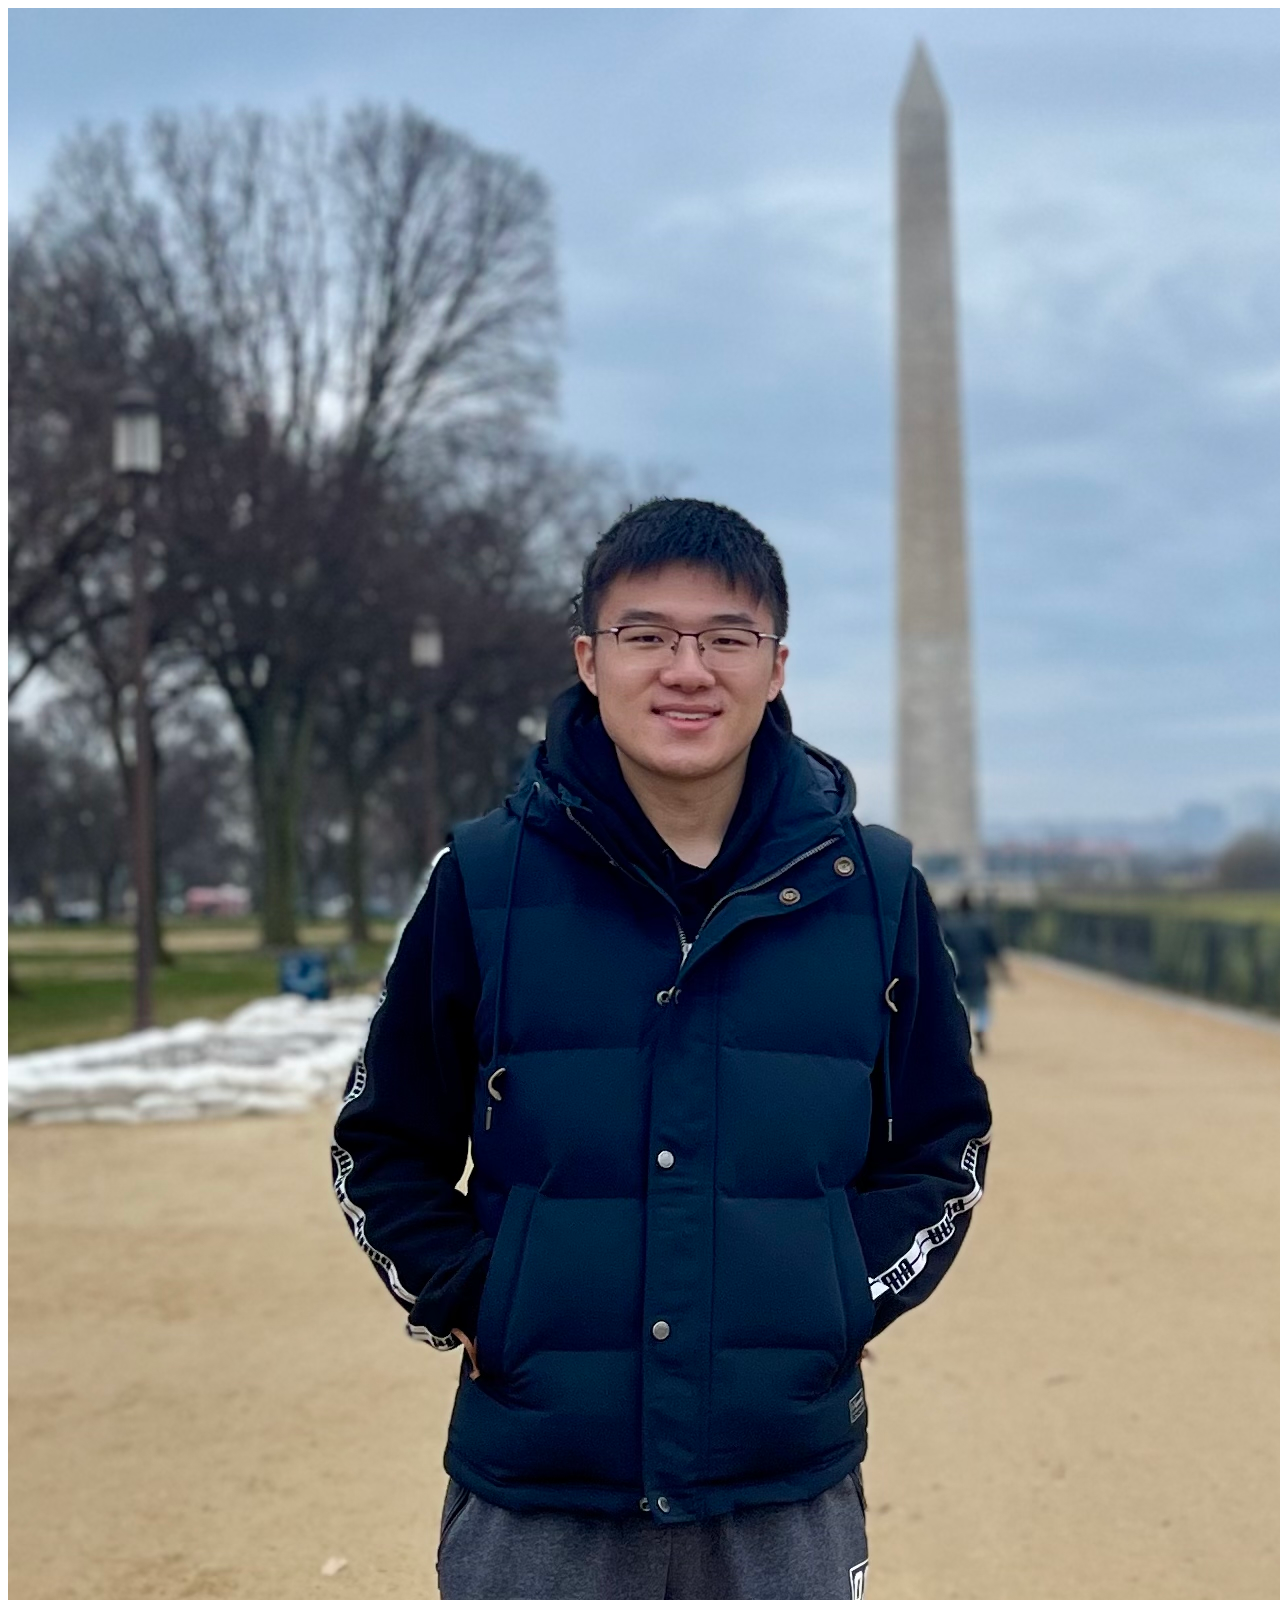
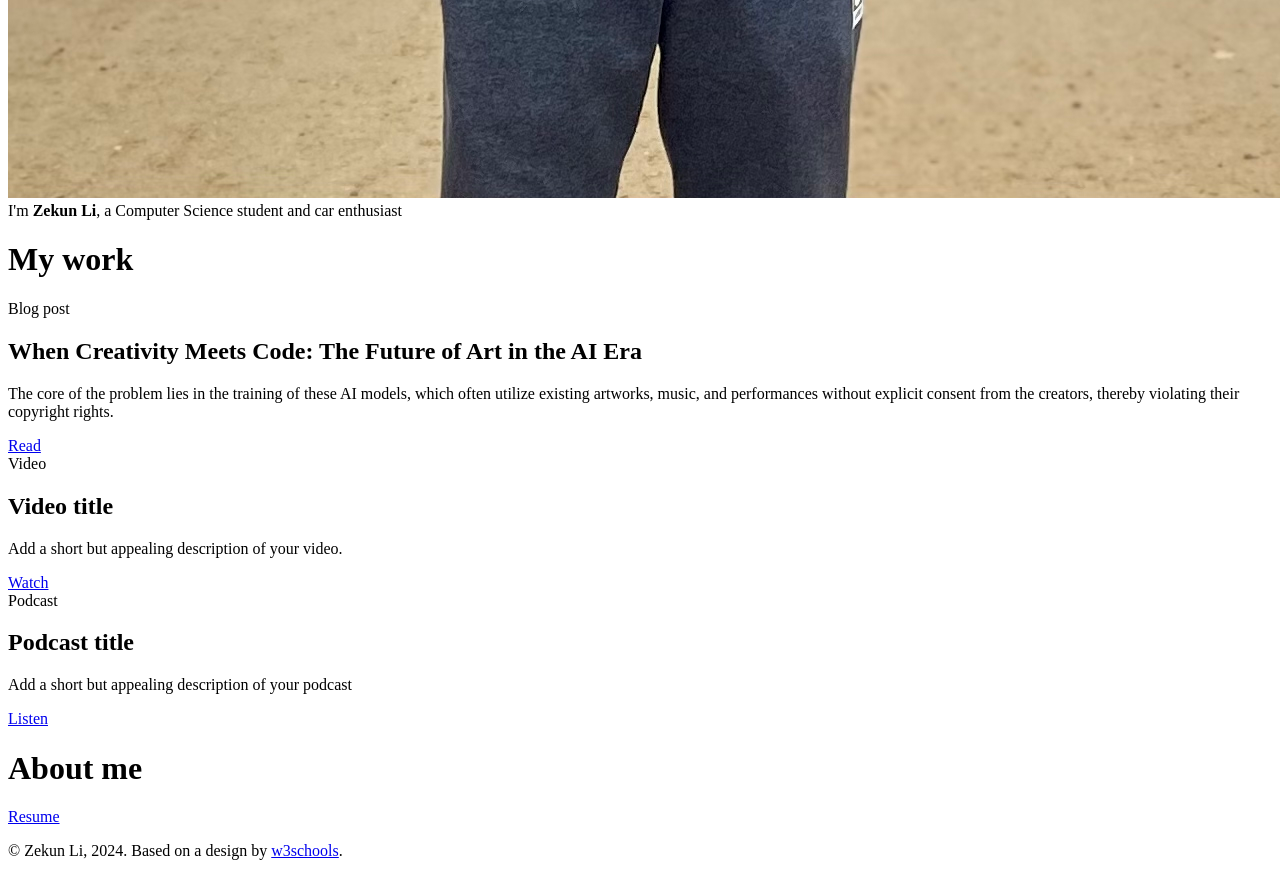
==== index.html @ ae323d94 "Added website template" ====
<!DOCTYPE html>
<!-- This page is adapted from w3schools "How to make a link tree website https://www.w3schools.com/howto/howto_website_create_linktree.asp" -->
<html lang="en">

<head>
  <meta charset="utf-8" />
  <meta name="viewport" content="width=device-width, initial-scale=1" />
  <!-- Add your name below -->
  <title>Zekun Li</title>
  <link rel="stylesheet" href="css/style.css">
</head>

<body class="main-text-color">
  <!-- Content container. Everything except footer goes here -->
  <div class="container">
    <!-- Image and name container. Put your replacement photo—which you should crop to be square—in the images folder, then change the source attribute to images/yourportraitfilename.jpg. This path says, "Look in the images folder for yourportraitfilename.jpg." Be sure to change the alt text, too. -->
    <div class="image-container">
      <img src="images/dc.jpg" alt="Photo by Art Hauntington">
    </div>
    <div class="intro">
      I'm <span class="name"><strong>Zekun Li</strong></span>, a Computer Science student and car enthusiast 
    </div>
    <div class="section-header">
      <h1>My work</h1>
    </div>
    <!-- Replace the # inside of the href="#" with your links. -->
    <div class="links-container">
      <div class="button toggle">Blog post</div>
      <div class="slidedown">
        <div class="description">
          <h2>When Creativity Meets Code: The Future of Art in the AI Era</h2>
          <p>The core of the problem lies in the training of these AI models, 
            which often utilize existing artworks, music, and performances 
            without explicit consent from the creators, thereby violating 
            their copyright rights.</p>
          <a href="https://medium.com/@zekunli_98450/when-creativity-meets-code-the-future-of-art-in-the-ai-era-bf0a7ffdd0d5" class="external-link" target="_blank">Read</a>
        </div>
      </div>

      <div class="button toggle">Video</div>
      <div class="slidedown">
        <div class="description">
          <h2>Video title</h2>
          <p>Add a short but appealing description of your video.</p>
          <a href="#" class="external-link" target="_blank">Watch</a>
        </div>
      </div>

      <div class="button toggle">Podcast</div>
      <div class="slidedown">
        <div class="description">
          <h2>Podcast title</h2>
          <p>Add a short but appealing description of your podcast</p>
          <a href="#" class="external-link" target="_blank">Listen</a>
        </div>
      </div>
    </div>

    <!-- Replace # with PDF from Google Docs, or replace the entire section with whatever you want. Or delete it! Or add another section below it!-->
    <div class="section-header">
      <h1>About me</h1>
    </div>

    <div class="links-container">
      <a href="https://www.linkedin.com/in/zekunli0803/" class="button" target="_blank">Resume</a>
    </div>

  </div>
  <div class="footer">
    <p>© Zekun Li, 2024. Based on a design by <a
        href="https://www.w3schools.com/howto/howto_website_create_linktree.asp" target="_blank">w3schools</a>.
    </p>
  </div>
  <script type="text/javascript" src="js/slider.js"></script>
</body>

</html>
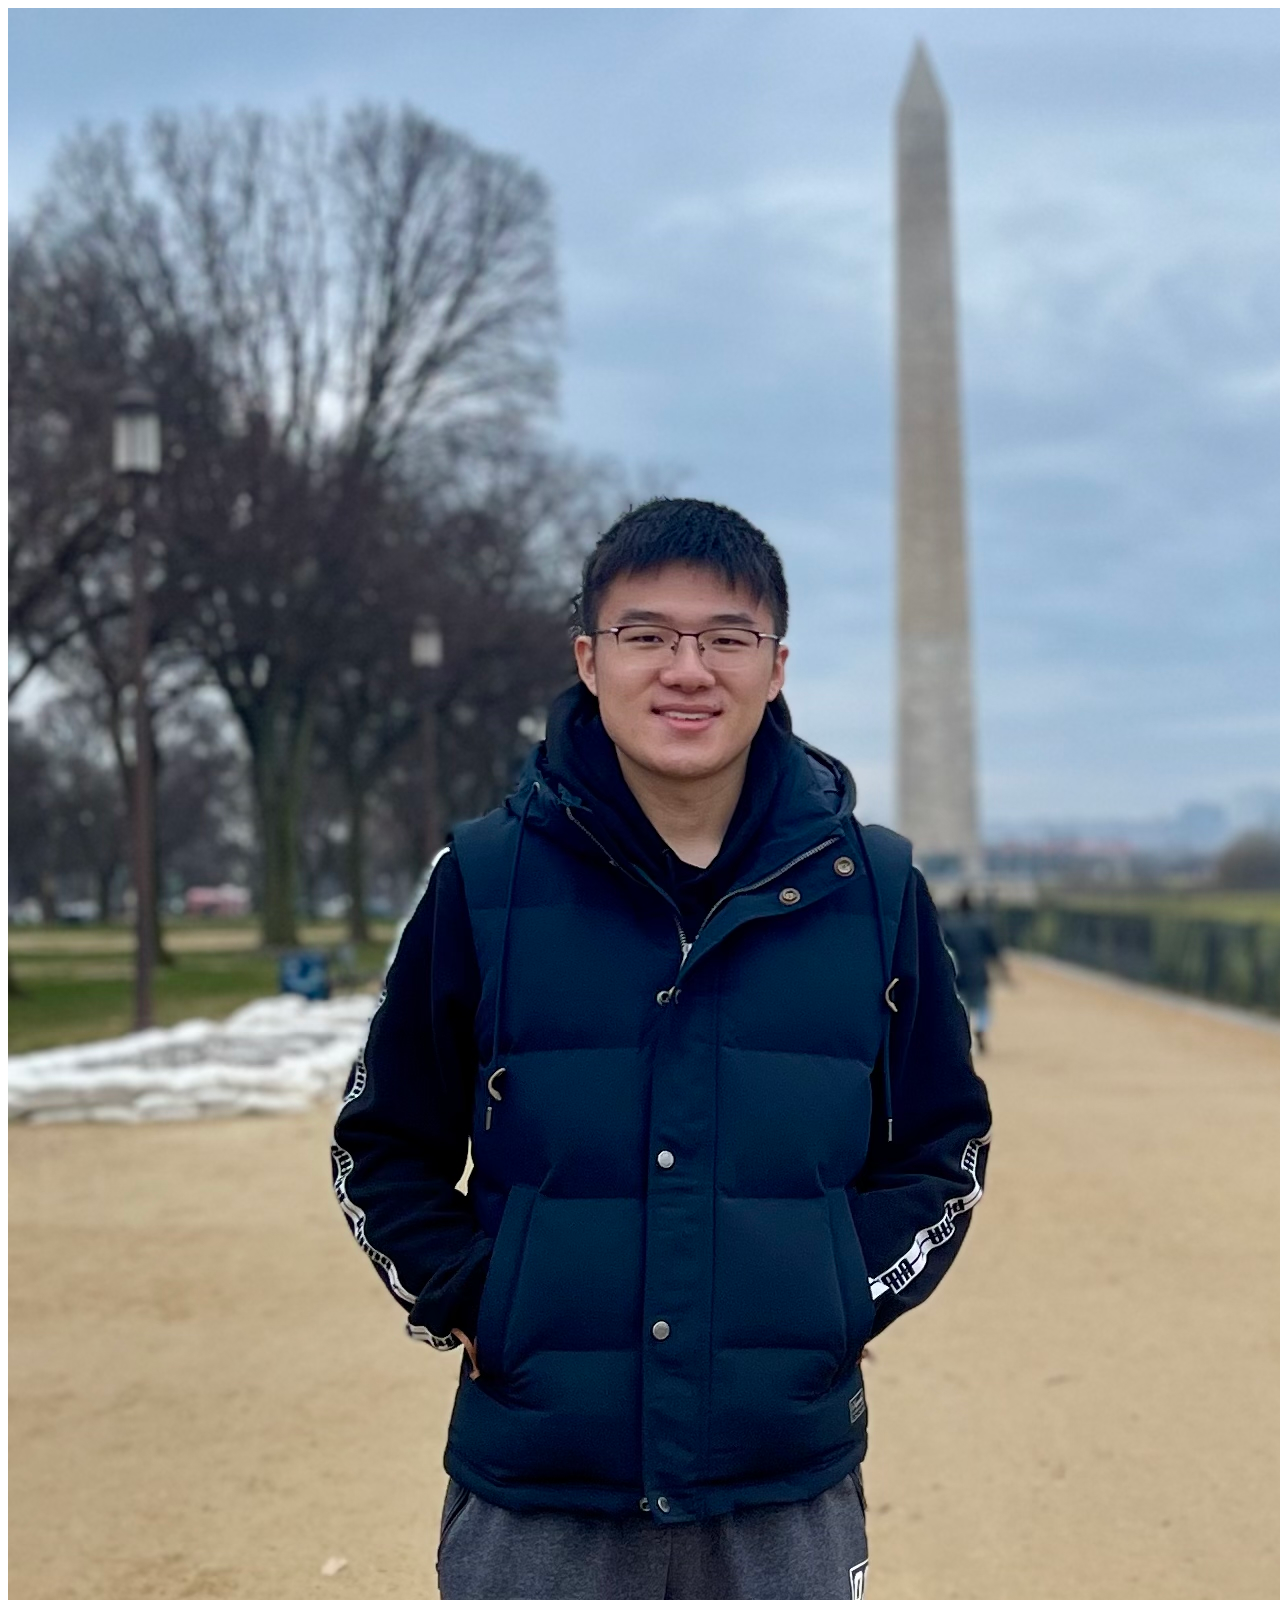
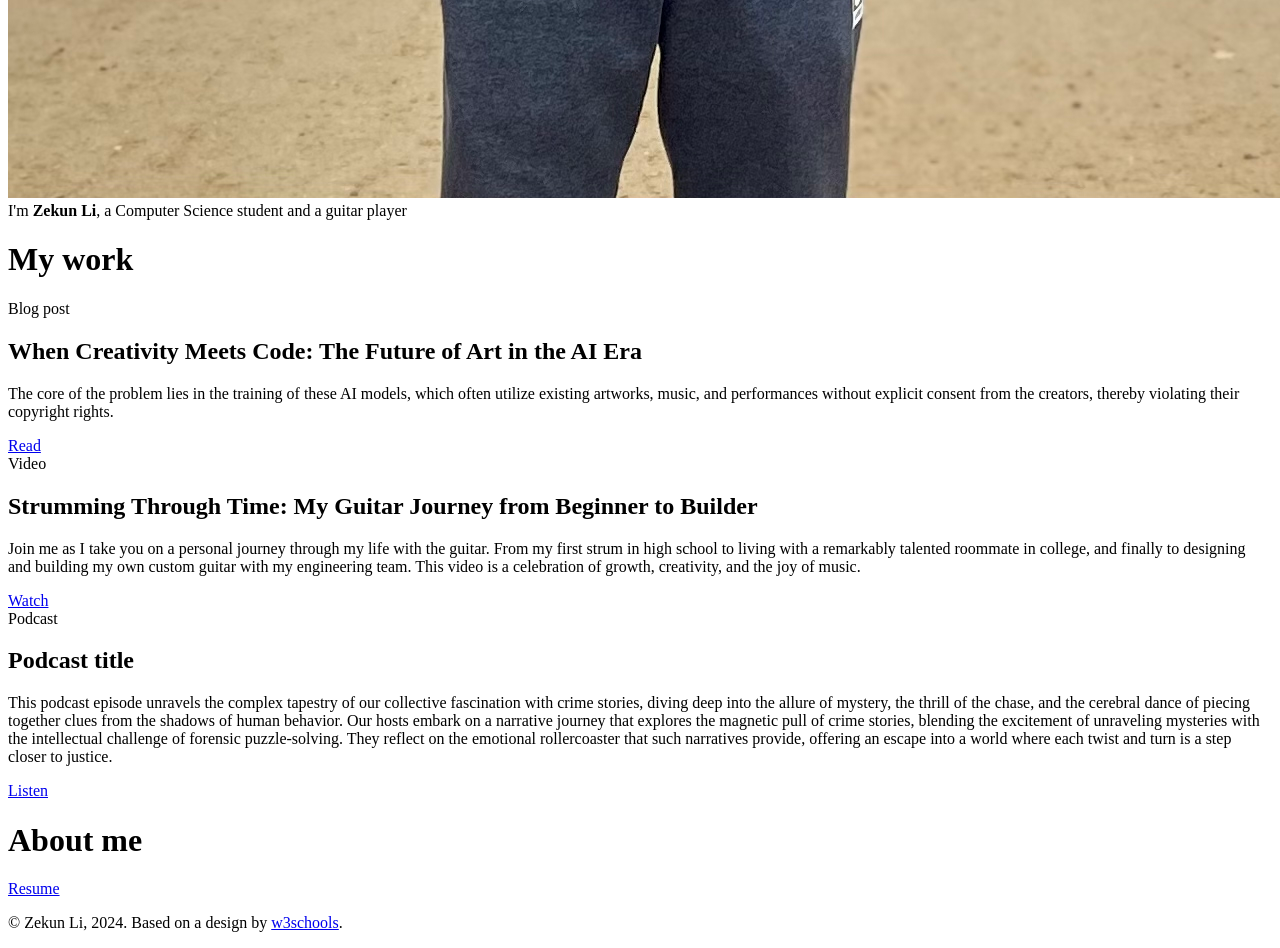
==== commit 6dc91af9: "Add links and descriptions to Podcast and Video" ====
--- a/index.html
+++ b/index.html
@@ -18,7 +18,7 @@
       <img src="images/dc.jpg" alt="Photo by Art Hauntington">
     </div>
     <div class="intro">
-      I'm <span class="name"><strong>Zekun Li</strong></span>, a Computer Science student and car enthusiast 
+      I'm <span class="name"><strong>Zekun Li</strong></span>, a Computer Science student and a guitar player 
     </div>
     <div class="section-header">
       <h1>My work</h1>
@@ -40,9 +40,14 @@
       <div class="button toggle">Video</div>
       <div class="slidedown">
         <div class="description">
-          <h2>Video title</h2>
-          <p>Add a short but appealing description of your video.</p>
-          <a href="#" class="external-link" target="_blank">Watch</a>
+          <h2>Strumming Through Time: My Guitar Journey from Beginner to Builder</h2>
+          <p>Join me as I take you on a personal journey through my life with 
+            the guitar. From my first strum in high school to living with a 
+            remarkably talented roommate in college, and finally to designing 
+            and building my own custom guitar with my engineering team. 
+            This video is a celebration of growth, creativity, and the joy 
+            of music.</p>
+          <a href="https://youtu.be/E3u5QhQ8yj0" class="external-link" target="_blank">Watch</a>
         </div>
       </div>
 
@@ -50,8 +55,18 @@
       <div class="slidedown">
         <div class="description">
           <h2>Podcast title</h2>
-          <p>Add a short but appealing description of your podcast</p>
-          <a href="#" class="external-link" target="_blank">Listen</a>
+          <p>This podcast episode unravels the complex tapestry of our
+            collective fascination with crime stories, diving deep into the
+            allure of mystery, the thrill of the chase, and the cerebral
+            dance of piecing together clues from the shadows of human
+            behavior. Our hosts embark on a narrative journey that
+            explores the magnetic pull of crime stories, blending
+            the excitement of unraveling mysteries with the intellectual
+            challenge of forensic puzzle-solving. They reflect on the
+            emotional rollercoaster that such narratives provide,
+            offering an escape into a world where each twist
+            and turn is a step closer to justice.</p>
+          <a href="https://soundcloud.com/zekun-li-807770959/podcast-of-crimes-shows-by-group-koalas?si=19d6451134fb4f9da0e03d009f1d7647&utm_source=clipboard&utm_medium=text&utm_campaign=social_sharing" class="external-link" target="_blank">Listen</a>
         </div>
       </div>
     </div>
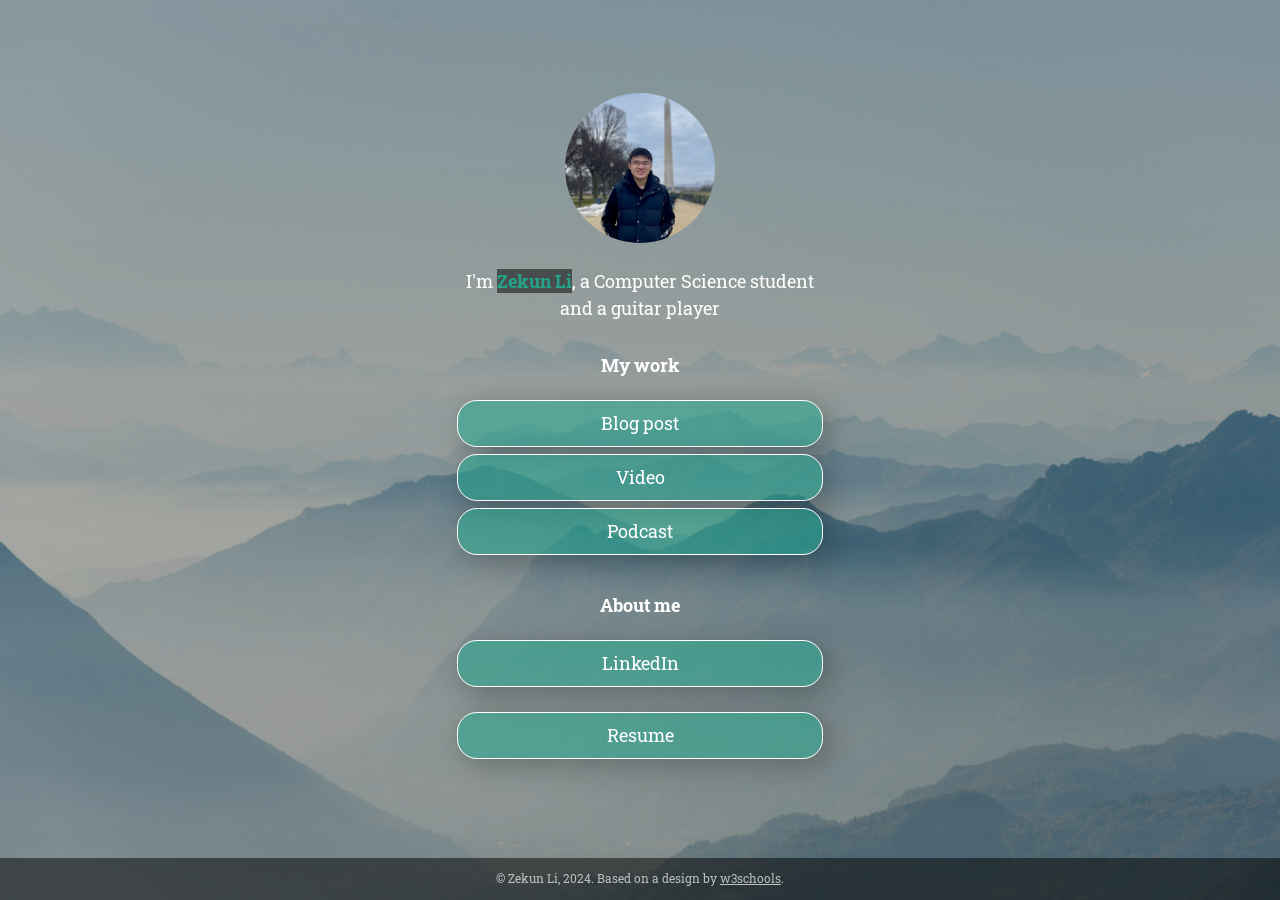
==== commit 0cb33b73: "Changed the text colors and font style" ====
--- a/index.html
+++ b/index.html
@@ -8,6 +8,9 @@
   <!-- Add your name below -->
   <title>Zekun Li</title>
   <link rel="stylesheet" href="css/style.css">
+  <link rel="preconnect" href="https://fonts.googleapis.com">
+  <link rel="preconnect" href="https://fonts.gstatic.com" crossorigin>
+  <link href="https://fonts.googleapis.com/css2?family=Roboto+Slab:wght@100..900&display=swap" rel="stylesheet">
 </head>
 
 <body class="main-text-color">
@@ -15,7 +18,7 @@
   <div class="container">
     <!-- Image and name container. Put your replacement photo—which you should crop to be square—in the images folder, then change the source attribute to images/yourportraitfilename.jpg. This path says, "Look in the images folder for yourportraitfilename.jpg." Be sure to change the alt text, too. -->
     <div class="image-container">
-      <img src="images/dc.jpg" alt="Photo by Art Hauntington">
+      <img src="images/dc.jpg">
     </div>
     <div class="intro">
       I'm <span class="name"><strong>Zekun Li</strong></span>, a Computer Science student and a guitar player 
@@ -54,7 +57,7 @@
       <div class="button toggle">Podcast</div>
       <div class="slidedown">
         <div class="description">
-          <h2>Podcast title</h2>
+          <h2>Podcast of Crimes Shows</h2>
           <p>This podcast episode unravels the complex tapestry of our
             collective fascination with crime stories, diving deep into the
             allure of mystery, the thrill of the chase, and the cerebral
@@ -77,9 +80,12 @@
     </div>
 
     <div class="links-container">
-      <a href="https://www.linkedin.com/in/zekunli0803/" class="button" target="_blank">Resume</a>
+      <a href="https://www.linkedin.com/in/zekunli0803/" class="button" target="_blank">LinkedIn</a>
     </div>
 
+    <div class="links-container">
+      <a href="https://drive.google.com/file/d/1YkTPcUbF1QGgq_q7VR8_k_zla6knYg5-/view?usp=sharing" class="button button-background-color" target="_blank">Resume</a>
+    </div>
   </div>
   <div class="footer">
     <p>© Zekun Li, 2024. Based on a design by <a
--- a/css/style.css
+++ b/css/style.css
@@ -0,0 +1,231 @@
+:root {
+    --primaryText: #fff;
+    --secondaryText: rgb(31, 173, 145, 0.9);
+    --primary: rgba(31, 173, 145, 0.5);
+    --secondary:rgba(31, 173, 145, 0.25); 
+    --buttonHover: rgba(31, 173, 145, 0.25);
+    --smallButtonHover: rgba(255, 255, 255, .15);
+}
+
+html {
+    box-sizing: border-box;
+    /* keeps button boxes within phone screen width */
+    -ms-text-size-adjust: 100%;
+    -webkit-text-size-adjust: 100%;
+    height: 100%;
+}
+
+*,
+*:before,
+*:after {
+    box-sizing: inherit;
+}
+
+body {
+    margin: 0;
+    min-height: 100%;
+    /* The image used for the site background. Try changing skyscape.jpg to stars.jpg. Put a replacement photo in the images folder and, in line 21 below, replace skyscape.jpg with yourbackgroundfilename.jpg */
+    /* The linear gradient darkens the image, like putting a sunglasses lens on top of it. If you want to darken the image even more, change 0.1 (both times) to 0.3 or higher */
+    background: linear-gradient(rgba(0, 0, 0, 0.3), rgba(0, 0, 0, 0.3)), url(../images/background.jpg);
+    /* Prevents the browser from repeating or "tiling" the background image */
+    background-repeat: no-repeat;
+    background-position: center;
+    /* Freezes the image so that even the content scrolls down, the background stays put */
+    background-attachment: fixed;
+    /* Resizes the background image to cover the entire container */
+    background-size: cover;
+    font-family: "Roboto Slab", serif;
+    line-height: 1.5;
+    font-size: 18px;
+    display: flex;
+    flex-direction: column;
+    justify-content: space-around;
+    align-items: center;
+}
+
+h1 {
+    font-size: 1em;
+}
+
+h2 {
+    font-size: 1em;
+    margin-bottom: 0;
+}
+
+img {
+    margin: .5em 1em;
+    /* border: 1px solid #ccc; */
+    border-radius: 50%;
+    height: 150px;
+    max-width: 100%;
+    object-fit: cover;
+    /* Resizes the image to cover the entire container */
+}
+
+.container {
+    text-align: center;
+    width: 100%;    
+    padding: 0;
+    margin-right: auto;
+    margin-left: auto;
+    flex: 1;
+    display: flex;
+    flex-direction: column;
+    justify-content: center;
+}
+
+.image-container {
+    text-align: center;
+    width: 100%;
+}
+
+.main-text-color {
+    color: var(--primaryText);
+}
+
+.name {
+    color: var(--secondaryText);
+}
+
+.name strong {
+    background-color: rgba(0, 0, 0, 0.50);
+}
+
+.section-header {
+    padding-top: .5em;
+}
+
+.button,
+.intro,
+.links-container,
+.slidedown,
+.external-link {
+    width: 100%;
+    min-width: 50%;
+    padding: .5em 1em;
+    text-decoration: none;
+    color: inherit;
+    text-align: center;
+}
+
+.button, .external-link {
+    border: 1px solid var(--primaryText);
+    border-radius: 20px;
+    box-shadow: 7px 6px 28px 1px rgba(0, 0, 0, 0.24);
+    overflow: hidden;
+    white-space: nowrap;
+    display: inline-block;
+    background-color: var(--primary);
+    cursor: pointer;
+    transition: 0.2s all;
+}
+
+.button:not(.highlight) {
+    background-color: var(--primary);
+}
+
+@media (hover: hover) {
+    .button:hover { background-color: var(--buttonHover); }
+}
+
+.button.highlight {
+    background-color: var(--secondary);
+}
+
+.button:active, .external-link:active { 
+    transform: scale(0.98); 
+    /* Scaling button to 0.98 to its original size */ 
+    box-shadow: 3px 2px 22px 1px rgba(0, 0, 0, 0.24); 
+    /* Lowering the shadow */ 
+} 
+
+.intro {
+    margin: 0 auto;
+}
+
+.section {
+    margin-top: 1em;
+}
+
+.slidedown {
+    margin: 0 auto;
+    padding: 0;
+    -webkit-transition: height .4s ease;
+    -o-transition: height .4s ease;
+    transition: height .4s ease;
+    overflow: hidden;
+    height: 0;
+}
+
+.external-link {
+    border: 1px solid var(--primaryText);
+    border-radius: 20px;
+    background-color: transparent;
+    display: flex;
+    align-items: center;
+    justify-content: center;
+    padding: 0;
+    margin: .5em auto 1.5em auto;
+    text-decoration: none;
+    color: inherit;
+    height: 2em;
+    width: 6em;
+}
+
+.external-link:hover {
+    background-color: var(--smallButtonHover)
+}
+
+.description {
+    display: flex;
+    text-align: left;
+    flex-direction: column;
+    padding: 0 .6em;
+}
+
+.description > p {
+    margin: .5em 0;
+}
+
+.footer {
+  font-size: .66em;
+  background-color: rgba(0, 0, 0, .5);
+  color: rgba(225, 225, 225, .8);
+  text-decoration: none;
+  width: 100%;
+  min-height: 3em;
+  display: flex;
+  align-items: center;
+  justify-content: center;
+  position: relative;
+}
+
+.footer a {
+    color: inherit;
+}
+
+/* Media queries allow you to change style properties according to the screen width. In this case, if the screen is AT LEAST 540 pixels wide (bigger than a standard phone), the .container resizes to 540 pixels and the buttons and intro resize to 85% of the container width */
+@media (min-width: 540px) {
+    .container {
+        max-width: 540px;
+    }
+    
+    .button,
+    .intro,
+    .slidedown {
+        width: 85%;
+    }
+}
+
+/* If the screen is AT LEAST 768 pixels wide (standard tablet or larger), the .container resizes to 750 pixels and the buttons and intro resize to 40% of the container width */
+@media (min-width: 768px) {
+    .container {
+        max-width: 768px;
+    }
+    
+    .button,
+    .intro,
+    .slidedown {
+        width: 40%;
+    }
+}
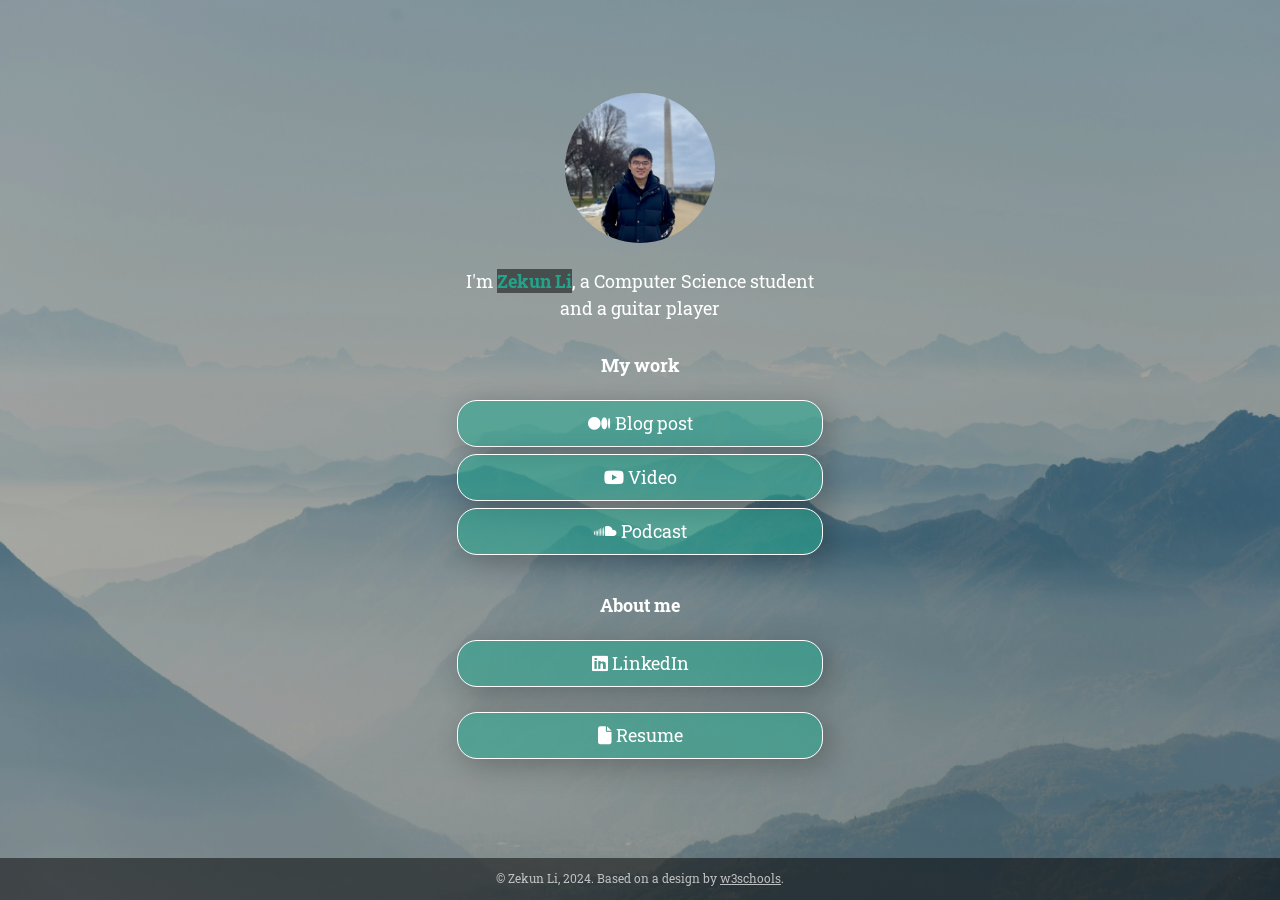
==== commit 25c1de4c: "Added icons, favicon, and embeds to my website" ====
--- a/index.html
+++ b/index.html
@@ -8,6 +8,13 @@
   <!-- Add your name below -->
   <title>Zekun Li</title>
   <link rel="stylesheet" href="css/style.css">
+  <link rel="stylesheet" href="https://cdnjs.cloudflare.com/ajax/libs/font-awesome/6.5.2/css/all.min.css"
+    integrity="sha512-SnH5WK+bZxgPHs44uWIX+LLJAJ9/2PkPKZ5QiAj6Ta86w+fsb2TkcmfRyVX3pBnMFcV7oQPJkl9QevSCWr3W6A=="
+    crossorigin="anonymous" referrerpolicy="no-referrer" />
+  <link rel="apple-touch-icon" sizes="180x180" href="favicon/apple-touch-icon.png">
+  <link rel="icon" type="image/png" sizes="32x32" href="favicon/favicon-32x32.png">
+  <link rel="icon" type="image/png" sizes="16x16" href="favicon/favicon-16x16.png">
+  <link rel="manifest" href="/site.webmanifest">  
   <link rel="preconnect" href="https://fonts.googleapis.com">
   <link rel="preconnect" href="https://fonts.gstatic.com" crossorigin>
   <link href="https://fonts.googleapis.com/css2?family=Roboto+Slab:wght@100..900&display=swap" rel="stylesheet">
@@ -28,7 +35,7 @@
     </div>
     <!-- Replace the # inside of the href="#" with your links. -->
     <div class="links-container">
-      <div class="button toggle">Blog post</div>
+      <div class="button toggle"><i class="fa-brands fa-medium"></i> Blog post</div>
       <div class="slidedown">
         <div class="description">
           <h2>When Creativity Meets Code: The Future of Art in the AI Era</h2>
@@ -40,7 +47,7 @@
         </div>
       </div>
 
-      <div class="button toggle">Video</div>
+      <div class="button toggle"><i class="fa-brands fa-youtube"></i> Video</div>
       <div class="slidedown">
         <div class="description">
           <h2>Strumming Through Time: My Guitar Journey from Beginner to Builder</h2>
@@ -52,9 +59,35 @@
             of music.</p>
           <a href="https://youtu.be/E3u5QhQ8yj0" class="external-link" target="_blank">Watch</a>
         </div>
+        <style>
+          .embed-container {
+            position: relative;
+            padding-bottom: 56.25%;
+            height: 0;
+            overflow: hidden;
+            max-width: 100%;
+          }
+        
+          .embed-container iframe,
+          .embed-container object,
+          .embed-container embed {
+            position: absolute;
+            top: 0;
+            left: 0;
+            width: 100%;
+            height: 100%;
+          }
+        </style>
+        <div class="embed-container"><iframe src="https://www.youtube.com/embed/E3u5QhQ8yj0?si=tUSidOLgs3MVubHQ"
+          title="YouTube video player"
+          frameborder="0"
+          allow="accelerometer; autoplay; clipboard-write; encrypted-media; gyroscope; picture-in-picture; web-share"
+          referrerpolicy="strict-origin-when-cross-origin"
+          allowfullscreen></iframe>
+        </div>
       </div>
 
-      <div class="button toggle">Podcast</div>
+      <div class="button toggle"><i class="fa-brands fa-soundcloud"></i> Podcast</div>
       <div class="slidedown">
         <div class="description">
           <h2>Podcast of Crimes Shows</h2>
@@ -71,6 +104,7 @@
             and turn is a step closer to justice.</p>
           <a href="https://soundcloud.com/zekun-li-807770959/podcast-of-crimes-shows-by-group-koalas?si=19d6451134fb4f9da0e03d009f1d7647&utm_source=clipboard&utm_medium=text&utm_campaign=social_sharing" class="external-link" target="_blank">Listen</a>
         </div>
+        <iframe width="100%" height="300" scrolling="no" frameborder="no" allow="autoplay" src="https://w.soundcloud.com/player/?url=https%3A//api.soundcloud.com/tracks/1790371720&color=%23ff5500&auto_play=false&hide_related=false&show_comments=true&show_user=true&show_reposts=false&show_teaser=true&visual=true"></iframe><div style="font-size: 10px; color: #cccccc;line-break: anywhere;word-break: normal;overflow: hidden;white-space: nowrap;text-overflow: ellipsis; font-family: Interstate,Lucida Grande,Lucida Sans Unicode,Lucida Sans,Garuda,Verdana,Tahoma,sans-serif;font-weight: 100;"><a href="https://soundcloud.com/zekun-li-807770959" title="Zekun Li" target="_blank" style="color: #cccccc; text-decoration: none;">Zekun Li</a> · <a href="https://soundcloud.com/zekun-li-807770959/podcast-of-crimes-shows-by-group-koalas" title="Podcast of Crimes Shows by Group Koalas" target="_blank" style="color: #cccccc; text-decoration: none;">Podcast of Crimes Shows by Group Koalas</a></div>
       </div>
     </div>
 
@@ -80,11 +114,11 @@
     </div>
 
     <div class="links-container">
-      <a href="https://www.linkedin.com/in/zekunli0803/" class="button" target="_blank">LinkedIn</a>
+      <a href="https://www.linkedin.com/in/zekunli0803/" class="button" target="_blank"><i class="fa-brands fa-linkedin"></i> LinkedIn</a>
     </div>
 
     <div class="links-container">
-      <a href="https://drive.google.com/file/d/1YkTPcUbF1QGgq_q7VR8_k_zla6knYg5-/view?usp=sharing" class="button button-background-color" target="_blank">Resume</a>
+      <a href="https://drive.google.com/file/d/1YkTPcUbF1QGgq_q7VR8_k_zla6knYg5-/view?usp=sharing" class="button button-background-color" target="_blank"><i class="fa-solid fa-file"></i> Resume</a>
     </div>
   </div>
   <div class="footer">
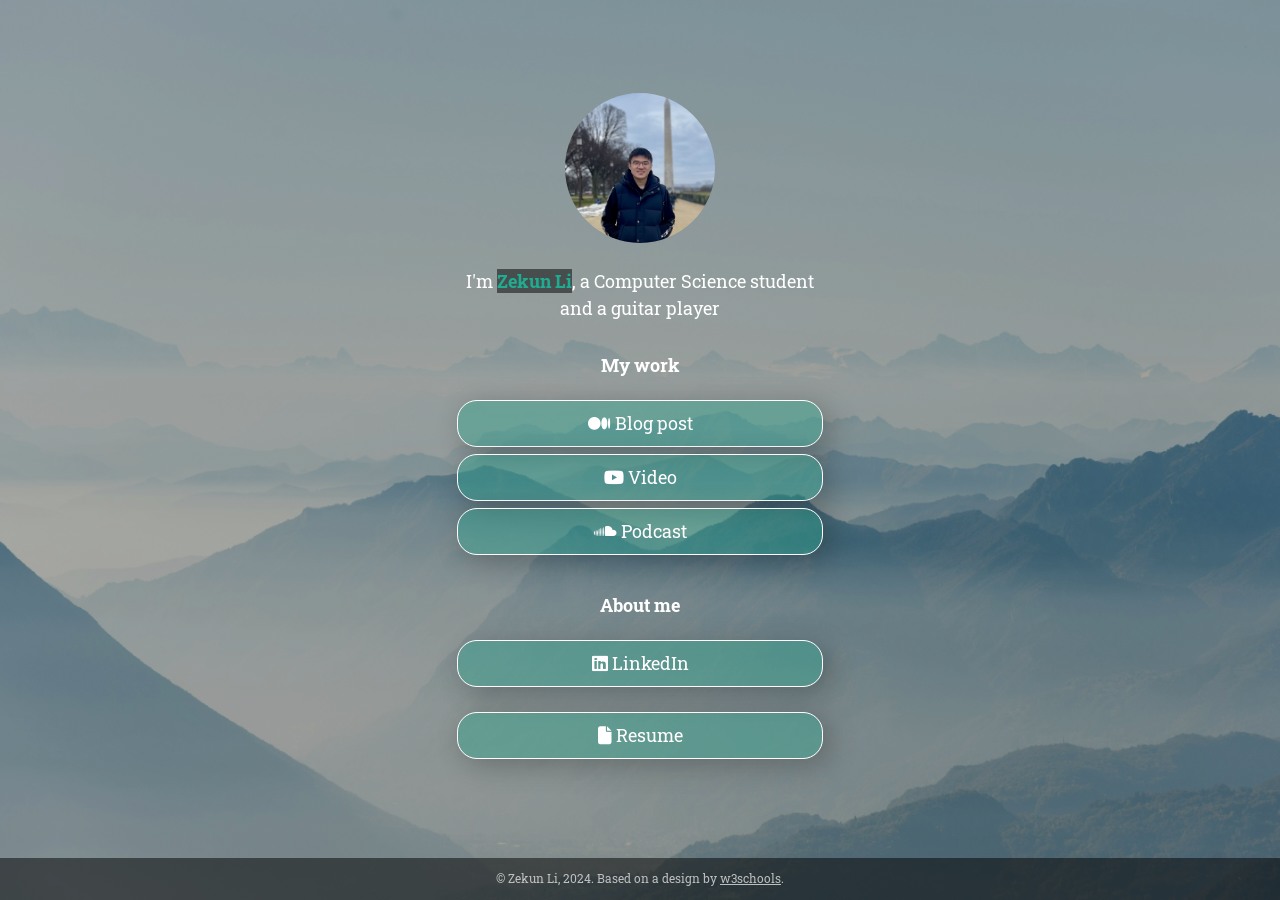
==== commit ed4917e7: "Changed text colors and shorten descriptions for video and podcast" ====
--- a/index.html
+++ b/index.html
@@ -51,12 +51,10 @@
       <div class="slidedown">
         <div class="description">
           <h2>Strumming Through Time: My Guitar Journey from Beginner to Builder</h2>
-          <p>Join me as I take you on a personal journey through my life with 
-            the guitar. From my first strum in high school to living with a 
+          <p>From my first strum in high school to living with a 
             remarkably talented roommate in college, and finally to designing 
             and building my own custom guitar with my engineering team. 
-            This video is a celebration of growth, creativity, and the joy 
-            of music.</p>
+          </p>
           <a href="https://youtu.be/E3u5QhQ8yj0" class="external-link" target="_blank">Watch</a>
         </div>
         <style>
@@ -95,13 +93,7 @@
             collective fascination with crime stories, diving deep into the
             allure of mystery, the thrill of the chase, and the cerebral
             dance of piecing together clues from the shadows of human
-            behavior. Our hosts embark on a narrative journey that
-            explores the magnetic pull of crime stories, blending
-            the excitement of unraveling mysteries with the intellectual
-            challenge of forensic puzzle-solving. They reflect on the
-            emotional rollercoaster that such narratives provide,
-            offering an escape into a world where each twist
-            and turn is a step closer to justice.</p>
+            behavior.</p>
           <a href="https://soundcloud.com/zekun-li-807770959/podcast-of-crimes-shows-by-group-koalas?si=19d6451134fb4f9da0e03d009f1d7647&utm_source=clipboard&utm_medium=text&utm_campaign=social_sharing" class="external-link" target="_blank">Listen</a>
         </div>
         <iframe width="100%" height="300" scrolling="no" frameborder="no" allow="autoplay" src="https://w.soundcloud.com/player/?url=https%3A//api.soundcloud.com/tracks/1790371720&color=%23ff5500&auto_play=false&hide_related=false&show_comments=true&show_user=true&show_reposts=false&show_teaser=true&visual=true"></iframe><div style="font-size: 10px; color: #cccccc;line-break: anywhere;word-break: normal;overflow: hidden;white-space: nowrap;text-overflow: ellipsis; font-family: Interstate,Lucida Grande,Lucida Sans Unicode,Lucida Sans,Garuda,Verdana,Tahoma,sans-serif;font-weight: 100;"><a href="https://soundcloud.com/zekun-li-807770959" title="Zekun Li" target="_blank" style="color: #cccccc; text-decoration: none;">Zekun Li</a> · <a href="https://soundcloud.com/zekun-li-807770959/podcast-of-crimes-shows-by-group-koalas" title="Podcast of Crimes Shows by Group Koalas" target="_blank" style="color: #cccccc; text-decoration: none;">Podcast of Crimes Shows by Group Koalas</a></div>
--- a/css/style.css
+++ b/css/style.css
@@ -1,9 +1,9 @@
 :root {
     --primaryText: #fff;
-    --secondaryText: rgb(31, 173, 145, 0.9);
-    --primary: rgba(31, 173, 145, 0.5);
-    --secondary:rgba(31, 173, 145, 0.25); 
-    --buttonHover: rgba(31, 173, 145, 0.25);
+    --secondaryText: rgba(31, 173, 145, 1);
+    --primary: rgba(31, 173, 145, 0.35);
+    --secondary:rgba(31, 173, 145, 0.75); 
+    --buttonHover: rgba(31, 173, 145, 0.75);
     --smallButtonHover: rgba(255, 255, 255, .15);
 }
 
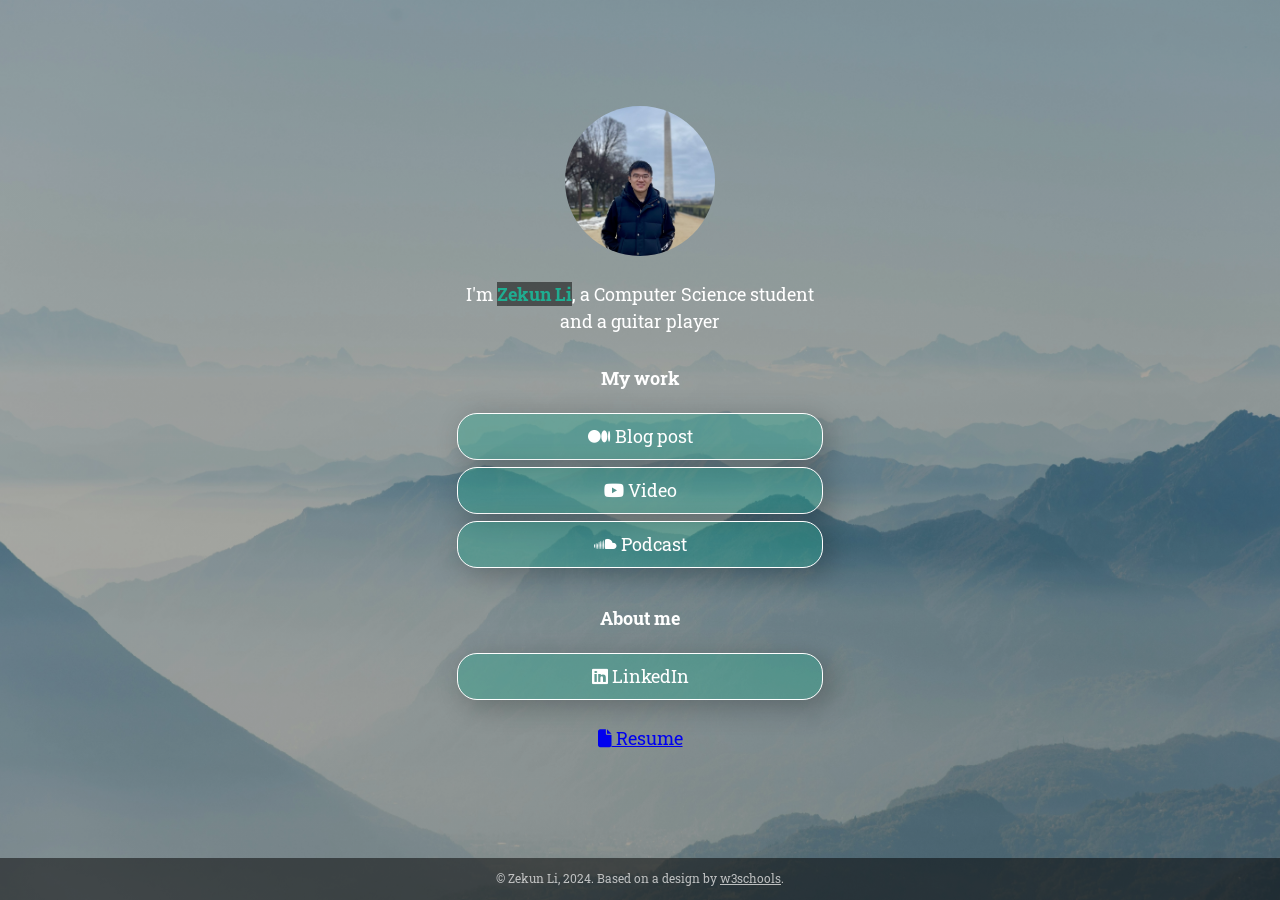
==== commit 24fc3b89: "Update resume link to Google Docs" ====
--- a/index.html
+++ b/index.html
@@ -110,7 +110,7 @@
     </div>
 
     <div class="links-container">
-      <a href="https://drive.google.com/file/d/1YkTPcUbF1QGgq_q7VR8_k_zla6knYg5-/view?usp=sharing" class="button button-background-color" target="_blank"><i class="fa-solid fa-file"></i> Resume</a>
+      <a href="https://docs.google.com/document/d/1NyIPzTP0iVVEF5KsNbhf_6n22ICDuW8JB3ajQ-rszz8/edit?usp=sharing" target="_blank"><i class="fa-solid fa-file"></i> Resume</a>
     </div>
   </div>
   <div class="footer">
@@ -121,4 +121,4 @@
   <script type="text/javascript" src="js/slider.js"></script>
 </body>
 
-</html>+</html>
--- a/css/style.css
+++ b/css/style.css
@@ -2,8 +2,8 @@
     --primaryText: #fff;
     --secondaryText: rgba(31, 173, 145, 1);
     --primary: rgba(31, 173, 145, 0.35);
-    --secondary:rgba(31, 173, 145, 0.75); 
-    --buttonHover: rgba(31, 173, 145, 0.75);
+    --secondary:rgba(31, 130, 173, 0.75); 
+    --buttonHover: rgba(31, 130, 173, 0.75);
     --smallButtonHover: rgba(255, 255, 255, .15);
 }
 
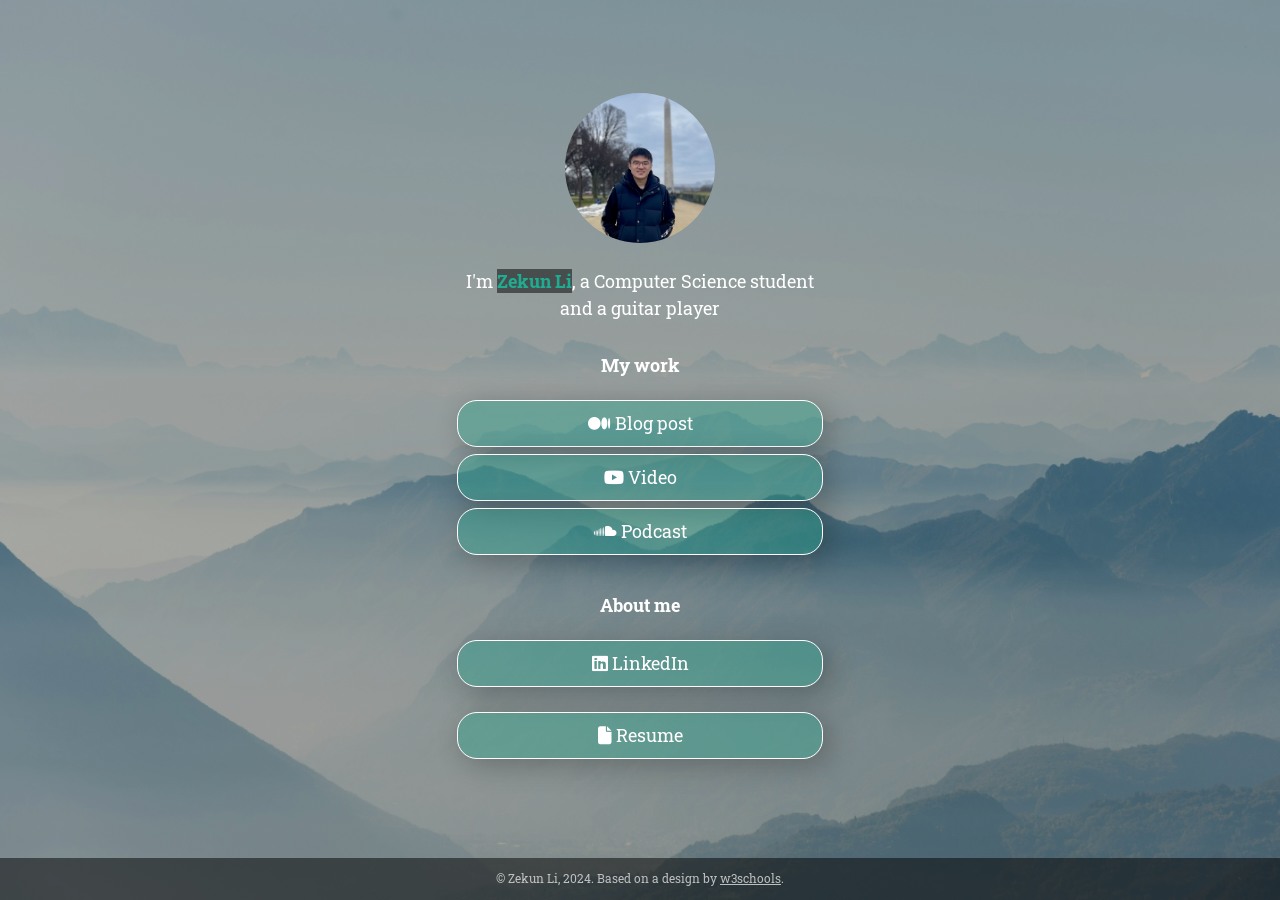
==== commit f82f97ae: "Update Resume link to use button styling" ====
--- a/index.html
+++ b/index.html
@@ -110,7 +110,7 @@
     </div>
 
     <div class="links-container">
-      <a href="https://docs.google.com/document/d/1NyIPzTP0iVVEF5KsNbhf_6n22ICDuW8JB3ajQ-rszz8/edit?usp=sharing" target="_blank"><i class="fa-solid fa-file"></i> Resume</a>
+      <a href="https://docs.google.com/document/d/1NyIPzTP0iVVEF5KsNbhf_6n22ICDuW8JB3ajQ-rszz8/edit?usp=sharing" class="button button-background-color" target="_blank"><i class="fa-solid fa-file"></i> Resume</a>
     </div>
   </div>
   <div class="footer">
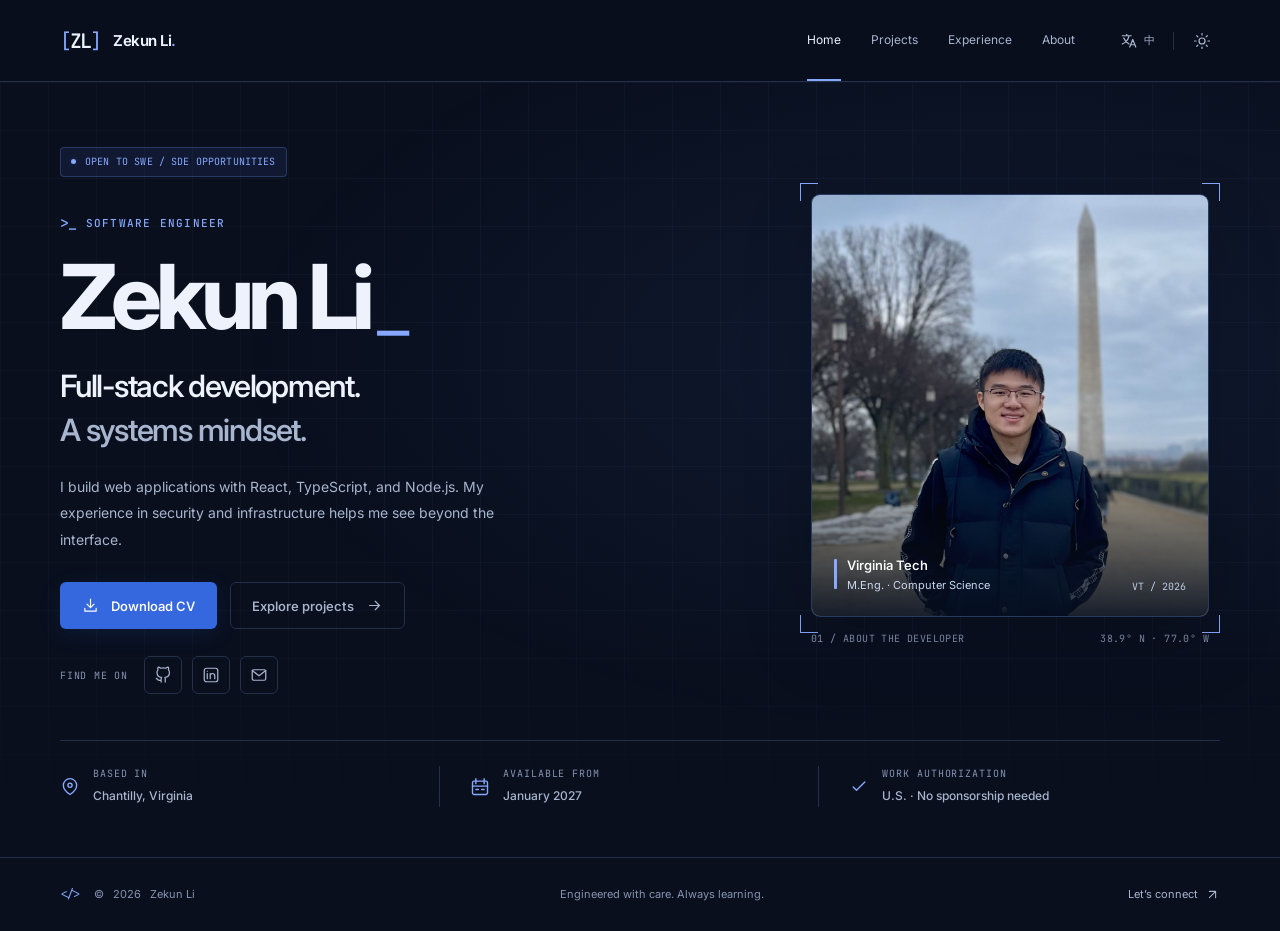
==== commit 28544fca: "Update: the personal website syncs with current resume" ====
--- a/index.html
+++ b/index.html
@@ -1,124 +1,68 @@
 <!DOCTYPE html>
-<!-- This page is adapted from w3schools "How to make a link tree website https://www.w3schools.com/howto/howto_website_create_linktree.asp" -->
-<html lang="en">
-
+<html lang="en" data-theme="dark" data-title-en="Zekun Li — Software Engineer" data-title-zh="李泽坤 — 软件工程师">
 <head>
-  <meta charset="utf-8" />
-  <meta name="viewport" content="width=device-width, initial-scale=1" />
-  <!-- Add your name below -->
-  <title>Zekun Li</title>
-  <link rel="stylesheet" href="css/style.css">
-  <link rel="stylesheet" href="https://cdnjs.cloudflare.com/ajax/libs/font-awesome/6.5.2/css/all.min.css"
-    integrity="sha512-SnH5WK+bZxgPHs44uWIX+LLJAJ9/2PkPKZ5QiAj6Ta86w+fsb2TkcmfRyVX3pBnMFcV7oQPJkl9QevSCWr3W6A=="
-    crossorigin="anonymous" referrerpolicy="no-referrer" />
-  <link rel="apple-touch-icon" sizes="180x180" href="favicon/apple-touch-icon.png">
-  <link rel="icon" type="image/png" sizes="32x32" href="favicon/favicon-32x32.png">
-  <link rel="icon" type="image/png" sizes="16x16" href="favicon/favicon-16x16.png">
-  <link rel="manifest" href="/site.webmanifest">  
+  <meta charset="utf-8">
+  <meta name="viewport" content="width=device-width, initial-scale=1">
+  <script src="js/preferences.js"></script>
+  <title>Zekun Li — Software Engineer</title>
+  <meta name="description" content="Zekun Li, software engineer and Virginia Tech M.Eng. student. React, TypeScript, Node.js. Open to SWE / SDE roles starting January 2027." data-content-en="Zekun Li, software engineer and Virginia Tech M.Eng. student. React, TypeScript, Node.js. Open to SWE / SDE roles starting January 2027." data-content-zh="李泽坤，软件工程师、弗吉尼亚理工大学工程硕士在读。专注 React、TypeScript 与 Node.js，寻找 2027 年 1 月入职的 SWE / SDE 岗位。">
+  <meta name="theme-color" content="#090f1d">
+  <link rel="canonical" href="https://friedtofuwu.github.io/">
+  <meta property="og:type" content="website">
+  <meta property="og:title" content="Zekun Li — Software Engineer" data-content-en="Zekun Li — Software Engineer" data-content-zh="李泽坤 — 软件工程师">
+  <meta property="og:description" content="Zekun Li, software engineer and Virginia Tech M.Eng. student. React, TypeScript, Node.js. Open to SWE / SDE roles starting January 2027." data-content-en="Zekun Li, software engineer and Virginia Tech M.Eng. student. React, TypeScript, Node.js. Open to SWE / SDE roles starting January 2027." data-content-zh="李泽坤，软件工程师、弗吉尼亚理工大学工程硕士在读。专注 React、TypeScript 与 Node.js，寻找 2027 年 1 月入职的 SWE / SDE 岗位。">
+  <meta property="og:url" content="https://friedtofuwu.github.io/">
+  <meta property="og:image" content="https://friedtofuwu.github.io/images/social-preview.png">
+  <meta name="twitter:card" content="summary_large_image">
+  <meta name="color-scheme" content="dark light">
+  <link rel="icon" type="image/svg+xml" href="favicon/mark.svg">
+  <link rel="apple-touch-icon" href="favicon/apple-touch-icon.png">
   <link rel="preconnect" href="https://fonts.googleapis.com">
   <link rel="preconnect" href="https://fonts.gstatic.com" crossorigin>
-  <link href="https://fonts.googleapis.com/css2?family=Roboto+Slab:wght@100..900&display=swap" rel="stylesheet">
+  <link href="https://fonts.googleapis.com/css2?family=Inter:wght@400;450;500;550;600;650;700;750;800&amp;family=JetBrains+Mono:wght@400;500;600&amp;display=swap" rel="stylesheet">
+  <link rel="stylesheet" href="css/style.css">
+  <script src="js/main.js" defer></script>
 </head>
-
-<body class="main-text-color">
-  <!-- Content container. Everything except footer goes here -->
-  <div class="container">
-    <!-- Image and name container. Put your replacement photo—which you should crop to be square—in the images folder, then change the source attribute to images/yourportraitfilename.jpg. This path says, "Look in the images folder for yourportraitfilename.jpg." Be sure to change the alt text, too. -->
-    <div class="image-container">
-      <img src="images/dc.jpg">
-    </div>
-    <div class="intro">
-      I'm <span class="name"><strong>Zekun Li</strong></span>, a Computer Science student and a guitar player 
-    </div>
-    <div class="section-header">
-      <h1>My work</h1>
-    </div>
-    <!-- Replace the # inside of the href="#" with your links. -->
-    <div class="links-container">
-      <div class="button toggle"><i class="fa-brands fa-medium"></i> Blog post</div>
-      <div class="slidedown">
-        <div class="description">
-          <h2>When Creativity Meets Code: The Future of Art in the AI Era</h2>
-          <p>The core of the problem lies in the training of these AI models, 
-            which often utilize existing artworks, music, and performances 
-            without explicit consent from the creators, thereby violating 
-            their copyright rights.</p>
-          <a href="https://medium.com/@zekunli_98450/when-creativity-meets-code-the-future-of-art-in-the-ai-era-bf0a7ffdd0d5" class="external-link" target="_blank">Read</a>
-        </div>
-      </div>
-
-      <div class="button toggle"><i class="fa-brands fa-youtube"></i> Video</div>
-      <div class="slidedown">
-        <div class="description">
-          <h2>Strumming Through Time: My Guitar Journey from Beginner to Builder</h2>
-          <p>From my first strum in high school to living with a 
-            remarkably talented roommate in college, and finally to designing 
-            and building my own custom guitar with my engineering team. 
-          </p>
-          <a href="https://youtu.be/E3u5QhQ8yj0" class="external-link" target="_blank">Watch</a>
-        </div>
-        <style>
-          .embed-container {
-            position: relative;
-            padding-bottom: 56.25%;
-            height: 0;
-            overflow: hidden;
-            max-width: 100%;
-          }
-        
-          .embed-container iframe,
-          .embed-container object,
-          .embed-container embed {
-            position: absolute;
-            top: 0;
-            left: 0;
-            width: 100%;
-            height: 100%;
-          }
-        </style>
-        <div class="embed-container"><iframe src="https://www.youtube.com/embed/E3u5QhQ8yj0?si=tUSidOLgs3MVubHQ"
-          title="YouTube video player"
-          frameborder="0"
-          allow="accelerometer; autoplay; clipboard-write; encrypted-media; gyroscope; picture-in-picture; web-share"
-          referrerpolicy="strict-origin-when-cross-origin"
-          allowfullscreen></iframe>
-        </div>
-      </div>
-
-      <div class="button toggle"><i class="fa-brands fa-soundcloud"></i> Podcast</div>
-      <div class="slidedown">
-        <div class="description">
-          <h2>Podcast of Crimes Shows</h2>
-          <p>This podcast episode unravels the complex tapestry of our
-            collective fascination with crime stories, diving deep into the
-            allure of mystery, the thrill of the chase, and the cerebral
-            dance of piecing together clues from the shadows of human
-            behavior.</p>
-          <a href="https://soundcloud.com/zekun-li-807770959/podcast-of-crimes-shows-by-group-koalas?si=19d6451134fb4f9da0e03d009f1d7647&utm_source=clipboard&utm_medium=text&utm_campaign=social_sharing" class="external-link" target="_blank">Listen</a>
-        </div>
-        <iframe width="100%" height="300" scrolling="no" frameborder="no" allow="autoplay" src="https://w.soundcloud.com/player/?url=https%3A//api.soundcloud.com/tracks/1790371720&color=%23ff5500&auto_play=false&hide_related=false&show_comments=true&show_user=true&show_reposts=false&show_teaser=true&visual=true"></iframe><div style="font-size: 10px; color: #cccccc;line-break: anywhere;word-break: normal;overflow: hidden;white-space: nowrap;text-overflow: ellipsis; font-family: Interstate,Lucida Grande,Lucida Sans Unicode,Lucida Sans,Garuda,Verdana,Tahoma,sans-serif;font-weight: 100;"><a href="https://soundcloud.com/zekun-li-807770959" title="Zekun Li" target="_blank" style="color: #cccccc; text-decoration: none;">Zekun Li</a> · <a href="https://soundcloud.com/zekun-li-807770959/podcast-of-crimes-shows-by-group-koalas" title="Podcast of Crimes Shows by Group Koalas" target="_blank" style="color: #cccccc; text-decoration: none;">Podcast of Crimes Shows by Group Koalas</a></div>
-      </div>
-    </div>
-
-    <!-- Replace # with PDF from Google Docs, or replace the entire section with whatever you want. Or delete it! Or add another section below it!-->
-    <div class="section-header">
-      <h1>About me</h1>
-    </div>
-
-    <div class="links-container">
-      <a href="https://www.linkedin.com/in/zekunli0803/" class="button" target="_blank"><i class="fa-brands fa-linkedin"></i> LinkedIn</a>
-    </div>
-
-    <div class="links-container">
-      <a href="https://docs.google.com/document/d/1NyIPzTP0iVVEF5KsNbhf_6n22ICDuW8JB3ajQ-rszz8/edit?usp=sharing" class="button button-background-color" target="_blank"><i class="fa-solid fa-file"></i> Resume</a>
-    </div>
+<body class="home-page">
+  <a class="skip-link" data-i18n-en="Skip to content" data-i18n-zh="跳转到主要内容" href="#main">Skip to content</a>
+  <svg class="icon-library" xmlns="http://www.w3.org/2000/svg" aria-hidden="true">
+<symbol id="arrow" viewBox="0 0 24 24"><path d="M5 12h14m-6-6 6 6-6 6"/></symbol>
+<symbol id="external" viewBox="0 0 24 24"><path d="M7 17 17 7M7 7h10v10"/></symbol>
+<symbol id="download" viewBox="0 0 24 24"><path d="M12 3v12m-5-5 5 5 5-5M4 16v4h16v-4"/></symbol>
+<symbol id="github" viewBox="0 0 24 24"><path d="M9 19c-4.3 1.3-4.3-2.2-6-2.6m12 5v-3.9c0-1.1.1-1.6-.5-2.2 3-.3 6.1-1.5 6.1-6.6a5 5 0 0 0-1.3-3.5 4.8 4.8 0 0 0-.1-3.5s-1.1-.3-3.6 1.3a12.5 12.5 0 0 0-6.6 0C6.5 1.4 5.4 1.7 5.4 1.7a4.8 4.8 0 0 0-.1 3.5A5 5 0 0 0 4 8.7c0 5.1 3.1 6.3 6.1 6.6-.5.5-.6 1.1-.6 2.2v3.9"/></symbol>
+<symbol id="linkedin" viewBox="0 0 24 24"><rect x="3" y="3" width="18" height="18" rx="3"/><path d="M7 10v7m0-10v.1M11 17v-7m0 3a3 3 0 0 1 6 0v4"/></symbol>
+<symbol id="mail" viewBox="0 0 24 24"><rect x="3" y="5" width="18" height="14" rx="2"/><path d="m3 6 9 7 9-7"/></symbol>
+<symbol id="sun" viewBox="0 0 24 24"><circle cx="12" cy="12" r="4"/><path d="M12 2v2m0 16v2M2 12h2m16 0h2M5 5l1.5 1.5m11 11L19 19M5 19l1.5-1.5m11-11L19 5"/></symbol>
+<symbol id="moon" viewBox="0 0 24 24"><path d="M21 13a9 9 0 0 1-10-10A9 9 0 1 0 21 13Z"/></symbol>
+<symbol id="language" viewBox="0 0 24 24"><path d="M3 5h12M9 3v2m3 0c-1 6-4 9-9 11m2-8c1 3 4 6 7 8m1 4 4-10 4 10m-6.5-3h5"/></symbol>
+<symbol id="pin" viewBox="0 0 24 24"><path d="M20 10c0 6-8 11-8 11S4 16 4 10a8 8 0 1 1 16 0Z"/><circle cx="12" cy="10" r="2.5"/></symbol>
+<symbol id="code" viewBox="0 0 24 24"><path d="m7 6-6 6 6 6m10-12 6 6-6 6M14 3l-4 18"/></symbol>
+<symbol id="check" viewBox="0 0 24 24"><path d="m5 12 4 4L19 6"/></symbol>
+<symbol id="server" viewBox="0 0 24 24"><rect x="3" y="3" width="18" height="7" rx="2"/><rect x="3" y="14" width="18" height="7" rx="2"/><path d="M7 6.5h.1M7 17.5h.1M11 6.5h6M11 17.5h6"/></symbol>
+<symbol id="shield" viewBox="0 0 24 24"><path d="m12 2 9 4v6c0 5-9 10-9 10S3 17 3 12V6l9-4Z"/><path d="m8 12 3 3 5-6"/></symbol>
+<symbol id="calendar" viewBox="0 0 24 24"><rect x="3" y="5" width="18" height="16" rx="2"/><path d="M7 2v6m10-6v6M3 11h18M7 15h3m4 0h3"/></symbol>
+</svg>
+  <header class="site-header"><div class="container header-inner">
+      <a class="brand" href="index.html" aria-label="Zekun Li, home" data-aria-en="Zekun Li, home" data-aria-zh="李泽坤，首页"><span class="brand-mark" aria-hidden="true"><span>[</span>ZL<span>]</span></span><span class="brand-name">Zekun Li<span class="brand-dot">.</span></span></a>
+      <nav id="primary-nav" aria-label="Primary navigation" data-aria-en="Primary navigation" data-aria-zh="主导航"><a href="index.html" aria-current="page"><span data-i18n-en="Home" data-i18n-zh="首页">Home</span></a><a href="projects.html"><span data-i18n-en="Projects" data-i18n-zh="项目">Projects</span></a><a href="experience.html"><span data-i18n-en="Experience" data-i18n-zh="经历">Experience</span></a><a href="about.html"><span data-i18n-en="About" data-i18n-zh="关于">About</span></a></nav>
+      <div class="header-controls"><button class="icon-button language-toggle" type="button" aria-label="切换为简体中文" title="切换为简体中文"><svg class="icon " aria-hidden="true" focusable="false"><use href="#language"/></svg><span class="language-label" aria-hidden="true">中</span></button><span class="control-divider" aria-hidden="true"></span><button class="icon-button theme-toggle" type="button" aria-label="Switch to light mode" title="Switch to light mode"><svg class="icon theme-icon-sun" aria-hidden="true" focusable="false"><use href="#sun"/></svg><svg class="icon theme-icon-moon" aria-hidden="true" focusable="false"><use href="#moon"/></svg></button><button class="icon-button menu-toggle" type="button" aria-controls="primary-nav" aria-expanded="false" aria-label="Open navigation"><span></span><span></span></button></div>
+    </div></header>
+  <main id="main">
+<div class="home-grid-bg" aria-hidden="true"></div>
+<section class="home-hero container" aria-labelledby="home-heading">
+  <div class="home-copy">
+    <div class="availability"><span class="status-dot" aria-hidden="true"></span><span data-i18n-en="OPEN TO SWE / SDE OPPORTUNITIES" data-i18n-zh="正在寻找 SWE / SDE 岗位">OPEN TO SWE / SDE OPPORTUNITIES</span></div>
+    <p class="eyebrow home-eyebrow"><span aria-hidden="true">&gt;_</span> <span data-i18n-en="SOFTWARE ENGINEER" data-i18n-zh="软件工程师">SOFTWARE ENGINEER</span></p>
+    <h1 id="home-heading">Zekun Li<span class="name-cursor" aria-hidden="true">_</span></h1>
+    <h2 class="home-role"><span data-i18n-en="Full-stack development." data-i18n-zh="全栈开发。">Full-stack development.</span><br><span class="role-secondary" data-i18n-en="A systems mindset." data-i18n-zh="系统思维。">A systems mindset.</span></h2>
+    <p class="home-description" data-i18n-en="I build web applications with React, TypeScript, and Node.js. My experience in security and infrastructure helps me see beyond the interface." data-i18n-zh="我使用 React、TypeScript 和 Node.js 开发 Web 应用。安全与基础设施方面的经历，让我能从界面延伸到系统整体来思考问题。">I build web applications with React, TypeScript, and Node.js. My experience in security and infrastructure helps me see beyond the interface.</p>
+    <div class="home-actions"><a class="button button-primary" href="Zekun-Li-Resume.pdf" download><svg class="icon " aria-hidden="true" focusable="false"><use href="#download"/></svg><span data-i18n-en="Download CV" data-i18n-zh="下载简历">Download CV</span></a><a class="button button-secondary" href="projects.html"><span data-i18n-en="Explore projects" data-i18n-zh="查看项目">Explore projects</span><svg class="icon " aria-hidden="true" focusable="false"><use href="#arrow"/></svg></a></div>
+    <div class="socials"><span class="socials-label"><span data-i18n-en="FIND ME ON" data-i18n-zh="社交链接">FIND ME ON</span></span><a class="social-link" href="https://github.com/friedtofuwu" target="_blank" rel="noopener" aria-label="GitHub — friedtofuwu" title="GitHub"><svg class="icon " aria-hidden="true" focusable="false"><use href="#github"/></svg></a><a class="social-link" href="https://www.linkedin.com/in/zekunli0803/" target="_blank" rel="noopener" aria-label="LinkedIn — Zekun Li" title="LinkedIn"><svg class="icon " aria-hidden="true" focusable="false"><use href="#linkedin"/></svg></a><a class="social-link" href="mailto:zekunli9334@gmail.com" aria-label="Email Zekun Li" data-aria-en="Email Zekun Li" data-aria-zh="给李泽坤发邮件" title="Email" data-title-en="Email" data-title-zh="电子邮箱"><svg class="icon " aria-hidden="true" focusable="false"><use href="#mail"/></svg></a></div>
   </div>
-  <div class="footer">
-    <p>© Zekun Li, 2024. Based on a design by <a
-        href="https://www.w3schools.com/howto/howto_website_create_linktree.asp" target="_blank">w3schools</a>.
-    </p>
-  </div>
-  <script type="text/javascript" src="js/slider.js"></script>
+  <div class="profile-visual"><span class="photo-corner corner-tl" aria-hidden="true"></span><span class="photo-corner corner-tr" aria-hidden="true"></span><span class="photo-corner corner-bl" aria-hidden="true"></span><span class="photo-corner corner-br" aria-hidden="true"></span><div class="profile-photo-wrap"><img class="profile-photo" src="images/dc.jpg" alt="Zekun Li in Washington, D.C." data-alt-en="Zekun Li in Washington, D.C." data-alt-zh="李泽坤在华盛顿特区的个人照片" width="1342" height="1342" fetchpriority="high"><div class="photo-shade" aria-hidden="true"></div><div class="photo-caption"><span class="caption-marker" aria-hidden="true"></span><div><strong><span data-i18n-en="Virginia Tech" data-i18n-zh="弗吉尼亚理工大学">Virginia Tech</span></strong><span><span data-i18n-en="M.Eng. · Computer Science" data-i18n-zh="工程硕士 · 计算机科学">M.Eng. · Computer Science</span></span></div><span class="photo-caption-code" aria-hidden="true">VT / 2026</span></div></div><div class="photo-coordinate" aria-hidden="true"><span data-i18n-en="01 / ABOUT THE DEVELOPER" data-i18n-zh="01 / 关于开发者">01 / ABOUT THE DEVELOPER</span><span>38.9° N · 77.0° W</span></div></div>
+</section>
+<div class="home-facts container"><div><svg class="icon " aria-hidden="true" focusable="false"><use href="#pin"/></svg><span><small><span data-i18n-en="BASED IN" data-i18n-zh="所在地">BASED IN</span></small><strong><span data-i18n-en="Chantilly, Virginia" data-i18n-zh="弗吉尼亚州尚蒂伊">Chantilly, Virginia</span></strong></span></div><div><svg class="icon " aria-hidden="true" focusable="false"><use href="#calendar"/></svg><span><small><span data-i18n-en="AVAILABLE FROM" data-i18n-zh="可入职时间">AVAILABLE FROM</span></small><strong><span data-i18n-en="January 2027" data-i18n-zh="2027 年 1 月">January 2027</span></strong></span></div><div><svg class="icon " aria-hidden="true" focusable="false"><use href="#check"/></svg><span><small><span data-i18n-en="WORK AUTHORIZATION" data-i18n-zh="工作许可">WORK AUTHORIZATION</span></small><strong><span data-i18n-en="U.S. · No sponsorship needed" data-i18n-zh="美国 · 无需雇主担保">U.S. · No sponsorship needed</span></strong></span></div></div>
+</main>
+  <footer class="site-footer"><div class="container footer-inner"><p><span class="footer-brackets" aria-hidden="true">&lt;/&gt;</span> © <span id="year">2026</span> Zekun Li</p><p><span data-i18n-en="Engineered with care. Always learning." data-i18n-zh="用心构建，持续学习。">Engineered with care. Always learning.</span></p><a href="mailto:zekunli9334@gmail.com"><span data-i18n-en="Let’s connect" data-i18n-zh="联系我">Let’s connect</span> <svg class="icon " aria-hidden="true" focusable="false"><use href="#external"/></svg></a></div></footer>
 </body>
-
 </html>
--- a/css/style.css
+++ b/css/style.css
@@ -1,231 +1,490 @@
+/* Shared design system. Both themes use the same semantic color tokens. */
 :root {
-    --primaryText: #fff;
-    --secondaryText: rgba(31, 173, 145, 1);
-    --primary: rgba(31, 173, 145, 0.35);
-    --secondary:rgba(31, 130, 173, 0.75); 
-    --buttonHover: rgba(31, 130, 173, 0.75);
-    --smallButtonHover: rgba(255, 255, 255, .15);
-}
-
-html {
-    box-sizing: border-box;
-    /* keeps button boxes within phone screen width */
-    -ms-text-size-adjust: 100%;
-    -webkit-text-size-adjust: 100%;
-    height: 100%;
-}
-
-*,
-*:before,
-*:after {
-    box-sizing: inherit;
-}
-
-body {
-    margin: 0;
-    min-height: 100%;
-    /* The image used for the site background. Try changing skyscape.jpg to stars.jpg. Put a replacement photo in the images folder and, in line 21 below, replace skyscape.jpg with yourbackgroundfilename.jpg */
-    /* The linear gradient darkens the image, like putting a sunglasses lens on top of it. If you want to darken the image even more, change 0.1 (both times) to 0.3 or higher */
-    background: linear-gradient(rgba(0, 0, 0, 0.3), rgba(0, 0, 0, 0.3)), url(../images/background.jpg);
-    /* Prevents the browser from repeating or "tiling" the background image */
-    background-repeat: no-repeat;
-    background-position: center;
-    /* Freezes the image so that even the content scrolls down, the background stays put */
-    background-attachment: fixed;
-    /* Resizes the background image to cover the entire container */
-    background-size: cover;
-    font-family: "Roboto Slab", serif;
-    line-height: 1.5;
-    font-size: 18px;
-    display: flex;
-    flex-direction: column;
-    justify-content: space-around;
-    align-items: center;
-}
-
-h1 {
-    font-size: 1em;
-}
-
-h2 {
-    font-size: 1em;
-    margin-bottom: 0;
-}
-
-img {
-    margin: .5em 1em;
-    /* border: 1px solid #ccc; */
-    border-radius: 50%;
-    height: 150px;
-    max-width: 100%;
-    object-fit: cover;
-    /* Resizes the image to cover the entire container */
-}
-
-.container {
-    text-align: center;
-    width: 100%;    
-    padding: 0;
-    margin-right: auto;
-    margin-left: auto;
-    flex: 1;
-    display: flex;
-    flex-direction: column;
-    justify-content: center;
-}
-
-.image-container {
-    text-align: center;
-    width: 100%;
-}
-
-.main-text-color {
-    color: var(--primaryText);
-}
-
-.name {
-    color: var(--secondaryText);
-}
-
-.name strong {
-    background-color: rgba(0, 0, 0, 0.50);
-}
-
-.section-header {
-    padding-top: .5em;
-}
-
-.button,
-.intro,
-.links-container,
-.slidedown,
-.external-link {
-    width: 100%;
-    min-width: 50%;
-    padding: .5em 1em;
-    text-decoration: none;
-    color: inherit;
-    text-align: center;
-}
-
-.button, .external-link {
-    border: 1px solid var(--primaryText);
-    border-radius: 20px;
-    box-shadow: 7px 6px 28px 1px rgba(0, 0, 0, 0.24);
-    overflow: hidden;
-    white-space: nowrap;
-    display: inline-block;
-    background-color: var(--primary);
-    cursor: pointer;
-    transition: 0.2s all;
-}
-
-.button:not(.highlight) {
-    background-color: var(--primary);
-}
-
-@media (hover: hover) {
-    .button:hover { background-color: var(--buttonHover); }
-}
-
-.button.highlight {
-    background-color: var(--secondary);
-}
-
-.button:active, .external-link:active { 
-    transform: scale(0.98); 
-    /* Scaling button to 0.98 to its original size */ 
-    box-shadow: 3px 2px 22px 1px rgba(0, 0, 0, 0.24); 
-    /* Lowering the shadow */ 
-} 
-
-.intro {
-    margin: 0 auto;
-}
-
-.section {
-    margin-top: 1em;
-}
-
-.slidedown {
-    margin: 0 auto;
-    padding: 0;
-    -webkit-transition: height .4s ease;
-    -o-transition: height .4s ease;
-    transition: height .4s ease;
-    overflow: hidden;
-    height: 0;
-}
-
-.external-link {
-    border: 1px solid var(--primaryText);
-    border-radius: 20px;
-    background-color: transparent;
-    display: flex;
-    align-items: center;
-    justify-content: center;
-    padding: 0;
-    margin: .5em auto 1.5em auto;
-    text-decoration: none;
-    color: inherit;
-    height: 2em;
-    width: 6em;
-}
-
-.external-link:hover {
-    background-color: var(--smallButtonHover)
-}
-
-.description {
-    display: flex;
-    text-align: left;
-    flex-direction: column;
-    padding: 0 .6em;
-}
-
-.description > p {
-    margin: .5em 0;
-}
-
-.footer {
-  font-size: .66em;
-  background-color: rgba(0, 0, 0, .5);
-  color: rgba(225, 225, 225, .8);
-  text-decoration: none;
-  width: 100%;
-  min-height: 3em;
-  display: flex;
-  align-items: center;
-  justify-content: center;
-  position: relative;
-}
-
-.footer a {
-    color: inherit;
-}
-
-/* Media queries allow you to change style properties according to the screen width. In this case, if the screen is AT LEAST 540 pixels wide (bigger than a standard phone), the .container resizes to 540 pixels and the buttons and intro resize to 85% of the container width */
-@media (min-width: 540px) {
-    .container {
-        max-width: 540px;
-    }
-    
-    .button,
-    .intro,
-    .slidedown {
-        width: 85%;
-    }
-}
-
-/* If the screen is AT LEAST 768 pixels wide (standard tablet or larger), the .container resizes to 750 pixels and the buttons and intro resize to 40% of the container width */
-@media (min-width: 768px) {
-    .container {
-        max-width: 768px;
-    }
-    
-    .button,
-    .intro,
-    .slidedown {
-        width: 40%;
-    }
-}+  color-scheme: dark;
+  --bg: #090f1d;
+  --surface: #101a2d;
+  --surface-raised: #152138;
+  --surface-soft: #0d1627;
+  --header: rgba(9, 15, 29, .94);
+  --text: #edf2fc;
+  --secondary: #a7b5ce;
+  --muted: #8494b0;
+  --accent: #86a8ff;
+  --accent-strong: #3567df;
+  --accent-wash: rgba(91, 137, 255, .09);
+  --accent-line: rgba(117, 157, 255, .24);
+  --border: #223049;
+  --grid: rgba(129, 161, 226, .045);
+  --shadow: 0 25px 70px rgba(0, 0, 0, .20);
+  --sans: 'Inter', 'Microsoft YaHei', 'PingFang SC', system-ui, sans-serif;
+  --mono: 'JetBrains Mono', 'Microsoft YaHei', monospace;
+}
+
+:root[data-theme="light"] {
+  color-scheme: light;
+  --bg: #f7f9fd;
+  --surface: #ffffff;
+  --surface-raised: #edf2fb;
+  --surface-soft: #f1f5fc;
+  --header: rgba(247, 249, 253, .94);
+  --text: #162340;
+  --secondary: #4c5e7b;
+  --muted: #5f708b;
+  --accent: #245dce;
+  --accent-strong: #285fd4;
+  --accent-wash: rgba(47, 105, 232, .055);
+  --accent-line: rgba(47, 105, 232, .22);
+  --border: #dce4f1;
+  --grid: rgba(56, 96, 168, .05);
+  --shadow: 0 25px 70px rgba(28, 63, 121, .08);
+}
+
+* { box-sizing: border-box; }
+html { scroll-padding-top: 105px; }
+body { margin: 0; min-height: 100vh; min-height: 100svh; display: flex; flex-direction: column; background: var(--bg); color: var(--text); font: 15px/1.7 var(--sans); -webkit-font-smoothing: antialiased; }
+body.menu-open { overflow: hidden; }
+main { flex: 1; }
+a { color: inherit; text-decoration: none; }
+button { font: inherit; cursor: pointer; }
+button, a, summary { -webkit-tap-highlight-color: transparent; touch-action: manipulation; }
+button { color: inherit; }
+img { display: block; max-width: 100%; }
+h1, h2, h3, p { margin: 0; }
+h1, h2, h3 { line-height: 1.25; }
+::selection { color: var(--text); background: var(--accent-line); }
+:focus-visible { outline: 3px solid var(--accent); outline-offset: 5px; border-radius: 4px; }
+.container { width: min(1160px, calc(100% - 96px)); margin-inline: auto; }
+.icon-library { position: absolute; width: 0; height: 0; overflow: hidden; }
+.icon { width: 20px; height: 20px; fill: none; stroke: currentColor; stroke-width: 1.65; stroke-linecap: round; stroke-linejoin: round; flex: 0 0 auto; }
+.skip-link { position: fixed; z-index: 50; top: 10px; left: 20px; padding: 10px 20px; border-radius: 5px; background: var(--accent-strong); color: #fff; transform: translateY(-160%); }
+.skip-link:focus { transform: none; }
+.eyebrow { font: 500 11px/1.7 var(--mono); letter-spacing: .11em; color: var(--accent); display: flex; align-items: center; gap: 13px; }
+.blue-dot { color: var(--accent); }
+.button { min-height: 47px; display: inline-flex; align-items: center; justify-content: center; gap: 12px; padding: 12px 21px; border-radius: 6px; border: 1px solid transparent; font-size: 13px; font-weight: 550; line-height: 1.4; white-space: nowrap; transition: transform .18s, background .18s, border-color .18s; }
+.button:hover { transform: translateY(-2px); }
+.button-primary { color: #fff; background: var(--accent-strong); box-shadow: 0 5px 22px rgba(45, 103, 239, .12); }
+.button-primary:hover { background: #3468df; }
+.button-secondary { color: var(--secondary); background: transparent; border-color: var(--border); }
+.button-secondary:hover { background: var(--surface-raised); border-color: var(--accent-line); color: var(--text); }
+.button .icon { width: 17px; height: 17px; }
+.button-small { min-height: 42px; padding: 11px 15px; font-size: 12px; }
+
+/* Navigation and persistent preference controls */
+.site-header { height: 82px; position: sticky; top: 0; z-index: 30; background: var(--header); backdrop-filter: blur(18px); border-bottom: 1px solid var(--border); }
+.header-inner { height: 100%; display: flex; align-items: center; }
+.brand { display: inline-flex; align-items: center; gap: 13px; flex-shrink: 0; }
+.brand-mark { font: 600 20px/1 var(--mono); letter-spacing: -2px; }
+.brand-mark > span { color: var(--accent); font-weight: 400; }
+.brand-name { font-size: 15px; font-weight: 650; letter-spacing: -.03em; }
+.brand-dot { color: var(--accent); }
+nav { display: flex; gap: 30px; margin-left: auto; height: 100%; align-items: center; }
+nav a { height: 100%; display: flex; align-items: center; font-size: 12px; color: var(--secondary); position: relative; transition: color .18s; }
+nav a:hover, nav a[aria-current="page"] { color: var(--text); }
+nav a[aria-current="page"]::after { content: ''; position: absolute; height: 2px; background: var(--accent); bottom: 0; left: 0; right: 0; }
+.header-controls { display: flex; align-items: center; gap: 7px; margin-left: 36px; }
+.icon-button { height: 37px; min-width: 37px; padding: 8px; display: inline-flex; align-items: center; justify-content: center; gap: 6px; border: 1px solid transparent; border-radius: 6px; background: transparent; color: var(--secondary); transition: background .18s, color .18s; }
+.icon-button:hover { background: var(--surface-raised); color: var(--text); }
+.icon-button .icon { width: 18px; height: 18px; }
+.language-label { font: 500 11px/1 var(--mono); }
+.control-divider { width: 1px; height: 18px; background: var(--border); margin-inline: 2px; }
+.theme-icon-moon { display: none; }
+[data-theme="light"] .theme-icon-sun { display: none; }
+[data-theme="light"] .theme-icon-moon { display: block; }
+.menu-toggle { display: none; }
+
+/* Home: a compact introduction, rather than a scrolling résumé. */
+.home-page main { position: relative; display: flex; flex-direction: column; justify-content: center; isolation: isolate; }
+.home-grid-bg { pointer-events: none; z-index: -1; position: absolute; inset: 0; background-image: linear-gradient(var(--grid) 1px, transparent 1px), linear-gradient(90deg, var(--grid) 1px, transparent 1px), radial-gradient(ellipse at 78% 36%, var(--accent-wash), transparent 54%); background-size: 48px 48px, 48px 48px, 100% 100%; mask-image: linear-gradient(to bottom, #000, #000 65%, transparent); }
+.home-hero { display: grid; grid-template-columns: 1.15fr .85fr; align-items: center; gap: 85px; padding-block: 64px 46px; }
+.availability { display: inline-flex; align-items: center; gap: 9px; padding: 6px 10px; font: 400 10px/1.6 var(--mono); letter-spacing: .015em; background: var(--accent-wash); border: 1px solid var(--accent-line); border-radius: 4px; color: var(--accent); }
+.status-dot { width: 5px; height: 5px; border-radius: 50%; background: var(--accent); box-shadow: 0 0 9px var(--accent-line); flex-shrink: 0; }
+.home-eyebrow { margin-top: 34px; font-size: 11px; gap: 9px; }
+.home-eyebrow > span:first-child { font-size: 15px; letter-spacing: -.04em; }
+.home-copy h1 { font-size: clamp(65px, 7vw, 94px); letter-spacing: -.065em; font-weight: 750; line-height: 1.1; margin: 12px 0 17px; white-space: nowrap; }
+.name-cursor { font-family: var(--mono); color: var(--accent); font-size: .75em; font-weight: 400; letter-spacing: -.14em; margin-left: 4px; }
+.home-role { font-size: clamp(24px, 2.4vw, 31px); font-weight: 550; line-height: 1.45; letter-spacing: -.04em; }
+.role-secondary { color: var(--secondary); }
+.home-description { max-width: 470px; color: var(--secondary); font-size: 14px; line-height: 1.9; margin-top: 21px; }
+.home-actions { display: flex; flex-wrap: wrap; gap: 13px; margin-top: 29px; }
+.socials { display: flex; align-items: center; gap: 10px; margin-top: 27px; }
+.socials-label { font: 400 10px/1.5 var(--mono); letter-spacing: .08em; color: var(--muted); margin-right: 6px; }
+.social-link { width: 38px; height: 38px; border: 1px solid var(--border); border-radius: 6px; display: inline-flex; align-items: center; justify-content: center; color: var(--secondary); transition: color .18s, background .18s, border-color .18s; }
+.social-link:hover { color: var(--accent); background: var(--accent-wash); border-color: var(--accent-line); }
+.social-link .icon { width: 18px; height: 18px; }
+.profile-visual { min-width: 0; position: relative; padding: 11px; width: 100%; max-width: 420px; justify-self: end; }
+.profile-photo-wrap { overflow: hidden; border-radius: 9px; position: relative; border: 1px solid var(--accent-line); box-shadow: var(--shadow); aspect-ratio: .94; background: var(--surface); }
+.profile-photo { width: 100%; height: 100%; object-fit: cover; object-position: 50% 50%; }
+.photo-shade { position: absolute; inset: 0; background: linear-gradient(transparent 58%, rgba(6, 15, 32, .9) 100%); pointer-events: none; }
+.photo-caption { position: absolute; bottom: 22px; left: 22px; right: 22px; display: flex; align-items: center; gap: 10px; color: #fff; }
+.caption-marker { width: 3px; height: 30px; border-radius: 1px; background: #87a9ff; }
+.photo-caption strong { display: block; font-size: 13px; line-height: 1.7; font-weight: 550; }
+.photo-caption div > span { display: block; color: #cad8ef; font-size: 11px; }
+.photo-caption-code { margin-left: auto; align-self: end; font: 400 10px/1.5 var(--mono); color: #bdcce5; }
+.photo-corner { position: absolute; height: 18px; width: 18px; border-color: var(--accent); border-style: solid; pointer-events: none; }
+.corner-tl { left: 0; top: 0; border-width: 1px 0 0 1px; }
+.corner-tr { right: 0; top: 0; border-width: 1px 1px 0 0; }
+.corner-bl { left: 0; bottom: 24px; border-width: 0 0 1px 1px; }
+.corner-br { right: 0; bottom: 24px; border-width: 0 1px 1px 0; }
+.photo-coordinate { display: flex; justify-content: space-between; gap: 10px; color: var(--muted); font: 400 10px/1.5 var(--mono); letter-spacing: .04em; margin-top: 14px; white-space: nowrap; }
+.home-facts { border-top: 1px solid var(--border); display: grid; grid-template-columns: 1fr 1fr 1.15fr; padding: 25px 0; gap: 30px; margin-bottom: 25px; }
+.home-facts > div { display: flex; gap: 13px; align-items: center; }
+.home-facts > div + div { border-left: 1px solid var(--border); padding-left: 30px; }
+.home-facts .icon { width: 20px; height: 20px; color: var(--accent); }
+.home-facts small { display: block; font: 400 10px/1.5 var(--mono); color: var(--muted); letter-spacing: .09em; }
+.home-facts strong { display: block; margin-top: 5px; font-size: 11px; font-weight: 500; color: var(--secondary); }
+
+/* Shared page heading and project cases */
+.inner-page { padding-block: 65px 72px; }
+.page-heading { margin-bottom: 43px; max-width: 760px; }
+.page-number { color: var(--muted); }
+.page-heading h1 { font-size: clamp(38px, 4.2vw, 55px); letter-spacing: -.055em; font-weight: 650; margin-top: 16px; }
+.page-description { color: var(--secondary); font-size: 14px; line-height: 1.8; margin-top: 17px; max-width: 650px; }
+.project-card { background: var(--surface); border: 1px solid var(--border); border-radius: 10px; overflow: hidden; }
+.project-card + .project-card { margin-top: 31px; }
+.project-overview { display: grid; grid-template-columns: 1fr 1fr; gap: 35px; padding: 35px; align-items: center; }
+.project-copy { min-width: 0; }
+.project-number { color: var(--muted); padding-right: 10px; border-right: 1px solid var(--border); }
+.project-copy .eyebrow { font-size: 10px; gap: 10px; letter-spacing: .06em; }
+.project-copy h2 { font-size: 29px; font-weight: 600; letter-spacing: -.04em; margin-top: 17px; }
+.project-subtitle { color: var(--accent); font-size: 12px; margin-top: 10px; line-height: 1.7; }
+.project-description { color: var(--secondary); font-size: 13px; line-height: 1.9; margin-top: 16px; }
+.tech-chips { display: flex; flex-wrap: wrap; gap: 7px; }
+.tech-chips > span { border: 1px solid var(--border); background: var(--surface-soft); color: var(--secondary); border-radius: 4px; padding: 4px 8px; font: 400 11px/1.5 var(--mono); }
+.project-copy .tech-chips { margin-top: 19px; }
+.award-badge { display: flex; align-items: center; gap: 6px; margin-top: 17px; font-size: 11px; color: var(--accent); }
+.award-badge .icon { width: 15px; height: 15px; }
+.project-copy .button { margin-top: 22px; }
+.project-preview { min-width: 0; border: 1px solid var(--border); border-radius: 7px; overflow: hidden; display: block; box-shadow: var(--shadow); transition: border-color .2s, transform .2s; background: #fff; }
+.project-preview:hover { border-color: var(--accent); transform: translateY(-3px); }
+.preview-bar { display: flex; align-items: center; gap: 12px; padding: 10px 11px; background: #eaf0f8; color: #4d6383; }
+.preview-bar > span:not(.window-dots) { font: 400 10px/1.5 var(--mono); flex: 1; text-align: center; white-space: nowrap; }
+.preview-bar .icon { height: 11px; width: 11px; }
+.window-dots { display: flex; gap: 4px; flex-shrink: 0; }
+.window-dots > i { width: 4px; height: 4px; border-radius: 50%; background: #9cacc3; }
+.project-preview img { width: 100%; height: auto; aspect-ratio: 1265/712; object-fit: cover; object-position: top; }
+.contribution-strip { padding: 21px 35px; border-top: 1px solid var(--border); display: grid; grid-template-columns: 160px 1fr; gap: 25px; align-items: start; background: var(--accent-wash); }
+.contribution-strip > span { display: flex; align-items: center; gap: 9px; color: var(--accent); font: 500 10px/1.8 var(--mono); letter-spacing: .035em; }
+.contribution-strip .icon { width: 16px; height: 16px; }
+.contribution-strip > p { font-size: 12px; color: var(--secondary); line-height: 1.9; }
+.project-details { border-top: 1px solid var(--border); }
+.project-details summary { padding: 15px 35px; cursor: pointer; display: flex; align-items: center; justify-content: space-between; font-size: 11px; color: var(--secondary); list-style: none; }
+.project-details summary::-webkit-details-marker { display: none; }
+.project-details summary:hover { background: var(--surface-raised); color: var(--text); }
+.details-plus { font: 400 19px/1 var(--mono); color: var(--accent); transition: transform .2s; }
+.project-details[open] .details-plus { transform: rotate(45deg); }
+.details-grid { display: grid; grid-template-columns: .8fr 1.2fr; gap: 45px; padding: 13px 35px 30px; }
+.details-grid h3 { font-size: 13px; font-weight: 600; margin-bottom: 11px; }
+.details-grid p, .details-grid li { font-size: 12px; line-height: 1.9; color: var(--secondary); }
+.details-grid ul { margin: 0; padding-left: 17px; }
+.details-grid li + li { margin-top: 8px; }
+.page-bottom-link { margin-top: 35px; display: flex; justify-content: space-between; align-items: center; gap: 25px; color: var(--muted); font-size: 12px; }
+.page-bottom-link a { display: inline-flex; align-items: center; gap: 10px; color: var(--accent); font-size: 12px; }
+.page-bottom-link .icon { width: 16px; height: 16px; }
+
+/* Experience */
+.experience-timeline { margin-left: 21px; padding-left: 49px; border-left: 1px solid var(--border); max-width: 970px; }
+.experience-card { position: relative; padding: 0 0 34px; margin-bottom: 32px; border-bottom: 1px solid var(--border); }
+.experience-card:last-child { border-bottom: 0; margin-bottom: 0; padding-bottom: 0; }
+.timeline-icon { width: 39px; height: 39px; border-radius: 8px; background: var(--surface); border: 1px solid var(--border); position: absolute; left: -69px; top: -4px; display: flex; align-items: center; justify-content: center; color: var(--accent); }
+.timeline-icon .icon { width: 18px; height: 18px; }
+.experience-date { display: flex; align-items: center; gap: 14px; color: var(--muted); font: 400 11px/1.7 var(--mono); }
+.current-badge { padding: 1px 6px; border: 1px solid var(--accent-line); color: var(--accent); background: var(--accent-wash); border-radius: 3px; font-size: 10px; }
+.experience-heading { display: flex; align-items: center; justify-content: space-between; gap: 20px; margin-top: 15px; }
+.experience-heading h2 { font-size: 25px; font-weight: 600; letter-spacing: -.035em; }
+.experience-location { color: var(--muted); font-size: 11px; }
+.experience-role { font-size: 13px; color: var(--accent); font-weight: 500; margin-top: 7px; }
+.experience-card > ul { margin: 20px 0 19px; padding-left: 17px; color: var(--secondary); font-size: 13px; line-height: 1.9; max-width: 790px; }
+.experience-card > ul > li + li { margin-top: 7px; }
+.experience-card .tech-chips > span { font-size: 10px; }
+.callout { margin-top: 50px; border: 1px solid var(--border); background: var(--surface); padding: 29px; border-radius: 8px; display: flex; align-items: center; justify-content: space-between; gap: 25px; }
+.callout h2 { font-size: 18px; letter-spacing: -.025em; font-weight: 550; }
+.callout p { font-size: 12px; color: var(--secondary); margin-top: 7px; }
+
+/* About and education */
+.about-layout { display: grid; grid-template-columns: 1.1fr .9fr; gap: 75px; align-items: start; }
+.about-story h2 { font-size: 25px; letter-spacing: -.035em; font-weight: 550; line-height: 1.5; max-width: 490px; }
+.about-story > p { font-size: 13px; color: var(--secondary); line-height: 1.95; margin-top: 19px; }
+.about-facts { display: grid; gap: 10px; margin-top: 25px; }
+.about-facts > span { display: flex; align-items: center; gap: 9px; font-size: 11px; color: var(--secondary); }
+.about-facts .icon { width: 15px; height: 15px; color: var(--accent); }
+.education-panel { background: var(--surface); border: 1px solid var(--border); border-radius: 9px; overflow: hidden; padding: 26px; }
+.education-panel > .eyebrow { font-size: 10px; }
+.education-panel > h2 { font-size: 22px; letter-spacing: -.03em; font-weight: 600; margin-top: 10px; }
+.education-item { padding-block: 22px; border-bottom: 1px solid var(--border); }
+.education-date { color: var(--muted); font: 400 10px/1.8 var(--mono); margin-bottom: 9px; }
+.education-item h3 { font-size: 16px; font-weight: 550; }
+.education-item > p { color: var(--secondary); font-size: 11px; margin-top: 6px; }
+.education-item > .education-minors { font-size: 11px; color: var(--muted); }
+.gpa { color: var(--accent); font: 500 20px/1.5 var(--mono); display: flex; align-items: baseline; gap: 10px; margin-top: 11px; }
+.gpa small { font: 400 10px/1.5 var(--mono); color: var(--muted); }
+.education-award { display: flex; align-items: flex-start; gap: 8px; margin-top: 18px; font-size: 11px; color: var(--accent); line-height: 1.8; }
+.education-award .icon { margin-top: 2px; width: 15px; height: 15px; }
+.toolkit-section { border-top: 1px solid var(--border); padding-top: 37px; margin-top: 55px; }
+.subsection-heading h2 { font-size: 27px; letter-spacing: -.04em; margin-top: 10px; font-weight: 550; }
+.toolkit-grid { display: grid; grid-template-columns: 1fr 1fr 1fr; gap: 19px; margin-top: 25px; }
+.toolkit-grid article { padding: 24px; background: var(--surface); border: 1px solid var(--border); border-radius: 8px; }
+.toolkit-grid article > .icon { color: var(--accent); width: 22px; height: 22px; }
+.toolkit-grid h3 { font-size: 14px; font-weight: 550; margin-top: 15px; }
+.toolkit-grid .tech-chips { margin-top: 17px; }
+.toolkit-grid .tech-chips > span { font-size: 10px; }
+.contact-panel { padding: 29px; margin-top: 36px; background: var(--accent-wash); border: 1px solid var(--accent-line); border-radius: 8px; display: flex; align-items: center; justify-content: space-between; gap: 25px; }
+.contact-panel h2 { font-size: 21px; font-weight: 550; letter-spacing: -.025em; margin-top: 10px; }
+.contact-panel p:not(.eyebrow) { font-size: 12px; color: var(--secondary); margin-top: 9px; }
+.contact-panel > a { color: var(--accent); display: flex; align-items: center; gap: 14px; font-size: 13px; white-space: nowrap; }
+.contact-panel > a .icon { width: 18px; height: 18px; }
+
+.site-footer { border-top: 1px solid var(--border); background: var(--bg); }
+.footer-inner { min-height: 73px; display: flex; align-items: center; justify-content: space-between; gap: 20px; font-size: 11px; color: var(--muted); }
+.footer-inner p { display: flex; align-items: center; gap: 9px; }
+.footer-brackets { color: var(--accent); font: 400 12px/1 var(--mono); margin-right: 4px; }
+.footer-inner > a { display: flex; align-items: center; gap: 7px; color: var(--secondary); }
+.footer-inner > a:hover { color: var(--accent); }
+.footer-inner .icon { width: 15px; height: 15px; }
+
+/* Simplified Chinese shares the same layout without excessive letter spacing. */
+:lang(zh) .eyebrow, :lang(zh) .availability { letter-spacing: .06em; }
+:lang(zh) .home-role { font-size: clamp(25px, 2.5vw, 32px); line-height: 1.6; letter-spacing: .015em; }
+:lang(zh) .page-heading h1 { letter-spacing: .01em; }
+:lang(zh) .home-description { line-height: 2; }
+
+@media (min-width: 1500px) {
+  .container { width: min(1240px, calc(100% - 160px)); }
+  .home-hero { padding-block: 85px 64px; gap: 120px; }
+  .profile-visual { max-width: 455px; }
+  .home-copy h1 { font-size: 100px; }
+  .home-description { font-size: 16px; max-width: 520px; }
+  .home-eyebrow { font-size: 11px; }
+  .home-role { font-size: 34px; }
+  .home-facts { padding-block: 28px; }
+}
+
+@media (max-width: 1050px) {
+  .container { width: calc(100% - 64px); }
+  .home-hero { gap: 45px; padding-block: 55px 40px; }
+  .home-copy h1 { font-size: 75px; }
+  .home-role { font-size: 26px; }
+  .home-description { font-size: 13px; }
+  nav { gap: 22px; }
+  .header-controls { margin-left: 24px; }
+  .profile-visual { padding: 9px; }
+  .photo-caption { inset-inline: 17px; bottom: 19px; gap: 8px; }
+  .photo-caption-code { display: none; }
+  .photo-coordinate { font-size: 10px; gap: 5px; }
+  .home-facts > div + div { padding-left: 24px; }
+  .project-overview { padding: 29px; gap: 28px; }
+  .project-copy h2 { font-size: 25px; }
+  .project-description { font-size: 12px; }
+  .project-copy .eyebrow { font-size: 10px; }
+  .about-layout { gap: 45px; }
+  .toolkit-grid article { padding: 20px; }
+  .contact-panel > a { font-size: 12px; }
+}
+
+@media (max-width: 850px) and (min-width: 761px) {
+  .brand-name { display: none; }
+  .home-hero { gap: 28px; grid-template-columns: 1.12fr .88fr; }
+  .home-copy h1 { font-size: 65px; }
+  .home-role { font-size: 22px; }
+  .home-eyebrow { margin-top: 27px; }
+  .home-actions { gap: 10px; }
+  .home-actions .button { font-size: 11px; padding: 11px 14px; gap: 9px; }
+  .home-facts { gap: 15px; grid-template-columns: 1fr 1fr 1.2fr; }
+  .home-facts > div { gap: 9px; }
+  .home-facts > div + div { padding-left: 16px; }
+  .home-facts strong { font-size: 10px; }
+  .home-facts small { font-size: 10px; }
+  .photo-coordinate > span:last-child { display: none; }
+}
+
+@media (max-width: 760px) {
+  .container { width: calc(100% - 44px); }
+  .site-header { height: 72px; }
+  .brand-name { font-size: 14px; }
+  .brand-mark { font-size: 19px; }
+  .header-controls { margin-left: auto; gap: 5px; }
+  .icon-button { height: 36px; min-width: 34px; padding: 7px; }
+  .language-label { font-size: 10px; }
+  .control-divider { margin-inline: 0; }
+  .menu-toggle { display: flex; flex-direction: column; gap: 5px; margin-left: 3px; }
+  .menu-toggle > span { width: 17px; height: 1px; background: currentColor; transition: transform .15s; }
+  .menu-toggle[aria-expanded="true"] > span:first-child { transform: translateY(3px) rotate(45deg); }
+  .menu-toggle[aria-expanded="true"] > span:last-child { transform: translateY(-3px) rotate(-45deg); }
+  nav { display: none; position: absolute; height: auto; inset: 72px 0 auto; max-height: calc(100dvh - 72px); overflow-y: auto; padding: 17px 22px 24px; margin: 0; background: var(--bg); border-bottom: 1px solid var(--border); box-shadow: var(--shadow); }
+  nav.is-open { display: flex; flex-direction: column; align-items: stretch; gap: 4px; }
+  nav a { height: auto; padding: 12px 15px; border-radius: 4px; font-size: 14px; }
+  nav a[aria-current="page"] { background: var(--accent-wash); color: var(--accent); }
+  nav a[aria-current="page"]::after { display: none; }
+  .home-hero { gap: 30px; grid-template-columns: 1.05fr .95fr; padding-top: 43px; }
+  .home-copy h1 { font-size: 62px; }
+  .home-role { font-size: 21px; }
+  .availability { font-size: 10px; padding: 5px 8px; gap: 7px; }
+  .home-eyebrow { margin-top: 27px; font-size: 10px; }
+  .home-description { font-size: 12px; }
+  .home-actions { gap: 9px; margin-top: 24px; }
+  .home-actions .button { font-size: 11px; padding: 11px 13px; min-height: 43px; gap: 9px; }
+  .home-actions .icon { width: 15px; height: 15px; }
+  .profile-visual { padding: 8px; }
+  .photo-caption strong { font-size: 11px; }
+  .photo-caption div > span { font-size: 10px; }
+  .photo-coordinate { font-size: 10px; }
+  .photo-coordinate > span:last-child { display: none; }
+  .socials { gap: 8px; margin-top: 23px; }
+  .socials-label { font-size: 10px; margin-right: 2px; }
+  .social-link { width: 34px; height: 34px; }
+  .social-link .icon { width: 16px; height: 16px; }
+  .home-facts { gap: 17px; grid-template-columns: 1fr 1fr 1.2fr; padding-block: 23px; }
+  .home-facts > div { gap: 9px; }
+  .home-facts > div + div { padding-left: 17px; }
+  .home-facts strong { font-size: 10px; }
+  .home-facts small { font-size: 10px; }
+  .home-facts .icon { width: 17px; height: 17px; }
+  .inner-page { padding-block: 42px 50px; }
+  .page-heading { margin-bottom: 31px; }
+  .page-heading h1 { font-size: 44px; }
+  .project-overview { padding: 25px; grid-template-columns: 1fr; gap: 26px; }
+  .project-copy h2 { font-size: 29px; }
+  .project-copy .eyebrow { font-size: 10px; }
+  .project-description { font-size: 13px; }
+  .project-preview { max-width: 560px; }
+  .preview-bar > span:not(.window-dots) { font-size: 10px; }
+  .contribution-strip { padding: 21px 25px; grid-template-columns: 1fr; gap: 10px; }
+  .project-details summary { padding-inline: 25px; }
+  .details-grid { padding-inline: 25px; gap: 28px; }
+  .about-layout { grid-template-columns: 1fr; gap: 35px; }
+  .about-story { max-width: 600px; }
+  .education-panel { max-width: 600px; }
+  .education-item { position: relative; }
+  .gpa { position: absolute; right: 0; top: 41px; margin: 0; display: block; text-align: right; }
+  .gpa small { display: block; margin-top: 3px; }
+  .toolkit-grid { gap: 13px; }
+  .toolkit-grid article { padding: 17px; }
+  .toolkit-grid h3 { font-size: 12px; }
+  .toolkit-grid .tech-chips > span { font-size: 10px; }
+  .contact-panel { flex-direction: column; align-items: flex-start; gap: 20px; }
+  .experience-timeline { padding-left: 36px; margin-left: 18px; }
+  .timeline-icon { left: -55px; width: 35px; height: 35px; }
+  .experience-heading h2 { font-size: 23px; }
+  .experience-location { font-size: 11px; }
+  .callout { padding: 24px; }
+  .callout .button { font-size: 11px; padding-inline: 14px; }
+  .footer-inner { font-size: 10px; gap: 14px; }
+}
+
+@media (max-width: 580px) {
+  .container { width: calc(100% - 40px); }
+  .brand { gap: 10px; }
+  .brand-mark { font-size: 18px; }
+  .brand-name { font-size: 13px; }
+  .header-controls { gap: 3px; }
+  .header-controls .control-divider { display: none; }
+  .icon-button { min-width: 32px; padding: 6px; }
+  .language-toggle { gap: 4px; }
+  .language-toggle > .icon { width: 16px; height: 16px; }
+  .home-hero { display: flex; flex-direction: column; align-items: stretch; gap: 31px; padding-block: 34px; }
+  .home-copy h1 { font-size: clamp(63px, 17vw, 86px); margin-top: 12px; }
+  .home-role { font-size: 26px; }
+  .availability { font-size: 10px; }
+  .home-eyebrow { margin-top: 26px; font-size: 10px; }
+  .home-description { font-size: 13px; margin-top: 17px; max-width: 450px; }
+  .home-actions { margin-top: 24px; gap: 12px; }
+  .home-actions .button { font-size: 12px; min-height: 45px; padding: 12px 16px; gap: 10px; }
+  .socials { margin-top: 23px; gap: 10px; }
+  .socials-label { font-size: 10px; }
+  .social-link { width: 37px; height: 37px; }
+  .social-link .icon { width: 18px; height: 18px; }
+  .profile-visual { width: 100%; max-width: 350px; align-self: center; padding: 9px; }
+  .profile-photo-wrap { aspect-ratio: 1; }
+  .photo-caption { bottom: 19px; inset-inline: 19px; }
+  .photo-caption strong { font-size: 13px; }
+  .photo-caption div > span { font-size: 11px; }
+  .photo-caption-code { display: block; font-size: 10px; }
+  .photo-coordinate { font-size: 10px; }
+  .photo-coordinate > span:last-child { display: inline; }
+  .home-facts { display: flex; flex-wrap: wrap; gap: 20px 25px; padding-block: 23px; margin-bottom: 14px; }
+  .home-facts > div { flex: 1 1 calc(50% - 25px); }
+  .home-facts > div + div { padding-left: 0; border-left: 0; }
+  .home-facts > div:last-child { flex-basis: 100%; }
+  .home-facts strong { font-size: 11px; }
+  .home-facts small { font-size: 10px; }
+  .home-facts .icon { width: 18px; height: 18px; }
+  .page-heading h1 { font-size: 37px; margin-top: 14px; }
+  .page-heading .eyebrow { font-size: 10px; }
+  .page-description { font-size: 13px; margin-top: 15px; }
+  .project-overview { padding: 23px 21px; }
+  .project-copy h2 { font-size: 27px; }
+  .project-copy .eyebrow { font-size: 10px; gap: 8px; }
+  .project-number { padding-right: 8px; }
+  .project-subtitle { font-size: 12px; }
+  .project-description { font-size: 12px; }
+  .award-badge { font-size: 10px; }
+  .project-copy .tech-chips > span { font-size: 10px; }
+  .preview-bar { padding: 9px; gap: 6px; }
+  .preview-bar > span:not(.window-dots) { font-size: 10px; }
+  .contribution-strip { padding: 18px 21px; }
+  .contribution-strip > p { font-size: 12px; }
+  .project-details summary { padding-inline: 21px; }
+  .details-grid { grid-template-columns: 1fr; padding: 10px 21px 25px; gap: 23px; }
+  .page-bottom-link { align-items: flex-start; flex-direction: column; gap: 12px; font-size: 11px; }
+  .experience-timeline { margin-left: 15px; padding-left: 29px; }
+  .timeline-icon { left: -45px; width: 31px; height: 31px; border-radius: 6px; }
+  .timeline-icon .icon { width: 15px; height: 15px; }
+  .experience-date { font-size: 10px; gap: 9px; flex-wrap: wrap; }
+  .current-badge { font-size: 10px; }
+  .experience-heading { align-items: flex-start; flex-direction: column; gap: 7px; }
+  .experience-heading h2 { font-size: 23px; }
+  .experience-role { font-size: 12px; line-height: 1.6; }
+  .experience-card > ul { font-size: 12px; margin-top: 17px; padding-left: 15px; }
+  .experience-card .tech-chips > span { font-size: 10px; }
+  .callout { flex-direction: column; align-items: flex-start; gap: 19px; margin-top: 35px; padding: 22px; }
+  .callout h2 { font-size: 18px; line-height: 1.5; }
+  .callout p { font-size: 12px; }
+  .about-story h2 { font-size: 24px; }
+  .about-story > p { font-size: 13px; }
+  .about-facts > span { font-size: 11px; align-items: flex-start; }
+  .about-facts .icon { margin-top: 2px; }
+  .education-panel { padding: 23px; }
+  .education-panel > h2 { font-size: 22px; }
+  .education-item { padding-block: 21px; }
+  .education-item > p { font-size: 11px; }
+  .education-item h3 { font-size: 16px; max-width: calc(100% - 60px); }
+  .education-item > .education-minors { font-size: 11px; }
+  .gpa { font-size: 20px; top: 40px; }
+  .gpa small { font-size: 10px; }
+  .toolkit-section { margin-top: 38px; padding-top: 30px; }
+  .toolkit-grid { grid-template-columns: 1fr; gap: 13px; margin-top: 21px; }
+  .toolkit-grid article { padding: 22px; }
+  .toolkit-grid h3 { font-size: 15px; margin-top: 12px; }
+  .toolkit-grid .tech-chips > span { font-size: 11px; }
+  .contact-panel { padding: 23px; }
+  .contact-panel h2 { font-size: 22px; }
+  .contact-panel > a { font-size: 12px; gap: 8px; }
+  .contact-panel > a .icon { height: 16px; width: 16px; }
+  .footer-inner { min-height: 85px; flex-wrap: wrap; gap: 8px 15px; padding-block: 19px; font-size: 10px; }
+  .footer-inner > p:nth-child(2) { order: 3; flex-basis: 100%; }
+  .footer-inner > a { margin-left: auto; }
+  :lang(zh) .home-role { font-size: 28px; }
+}
+
+@media (max-width: 360px) {
+  .container { width: calc(100% - 32px); }
+  .brand-name { display: none; }
+  .header-controls { gap: 5px; }
+  .home-actions { gap: 9px; }
+  .home-actions .button { font-size: 11px; padding-inline: 12px; gap: 8px; }
+  .home-copy h1 { font-size: 61px; }
+  .home-role { font-size: 23px; }
+  .photo-coordinate { letter-spacing: 0; font-size: 5px; }
+  .project-overview { padding-inline: 18px; }
+  .project-copy .eyebrow { font-size: 10px; }
+  .education-item > p { max-width: calc(100% - 55px); }
+  .education-item > .education-minors { max-width: 100%; }
+  .gpa { font-size: 19px; }
+  .contact-panel > a { font-size: 11px; }
+}
+
+@media (prefers-reduced-motion: reduce) {
+  *, *::before, *::after { animation: none !important; transition: none !important; scroll-behavior: auto !important; }
+}
+
+/* Keep essential availability information readable at every breakpoint. */
+.home-facts strong { font-size: 12px; }
